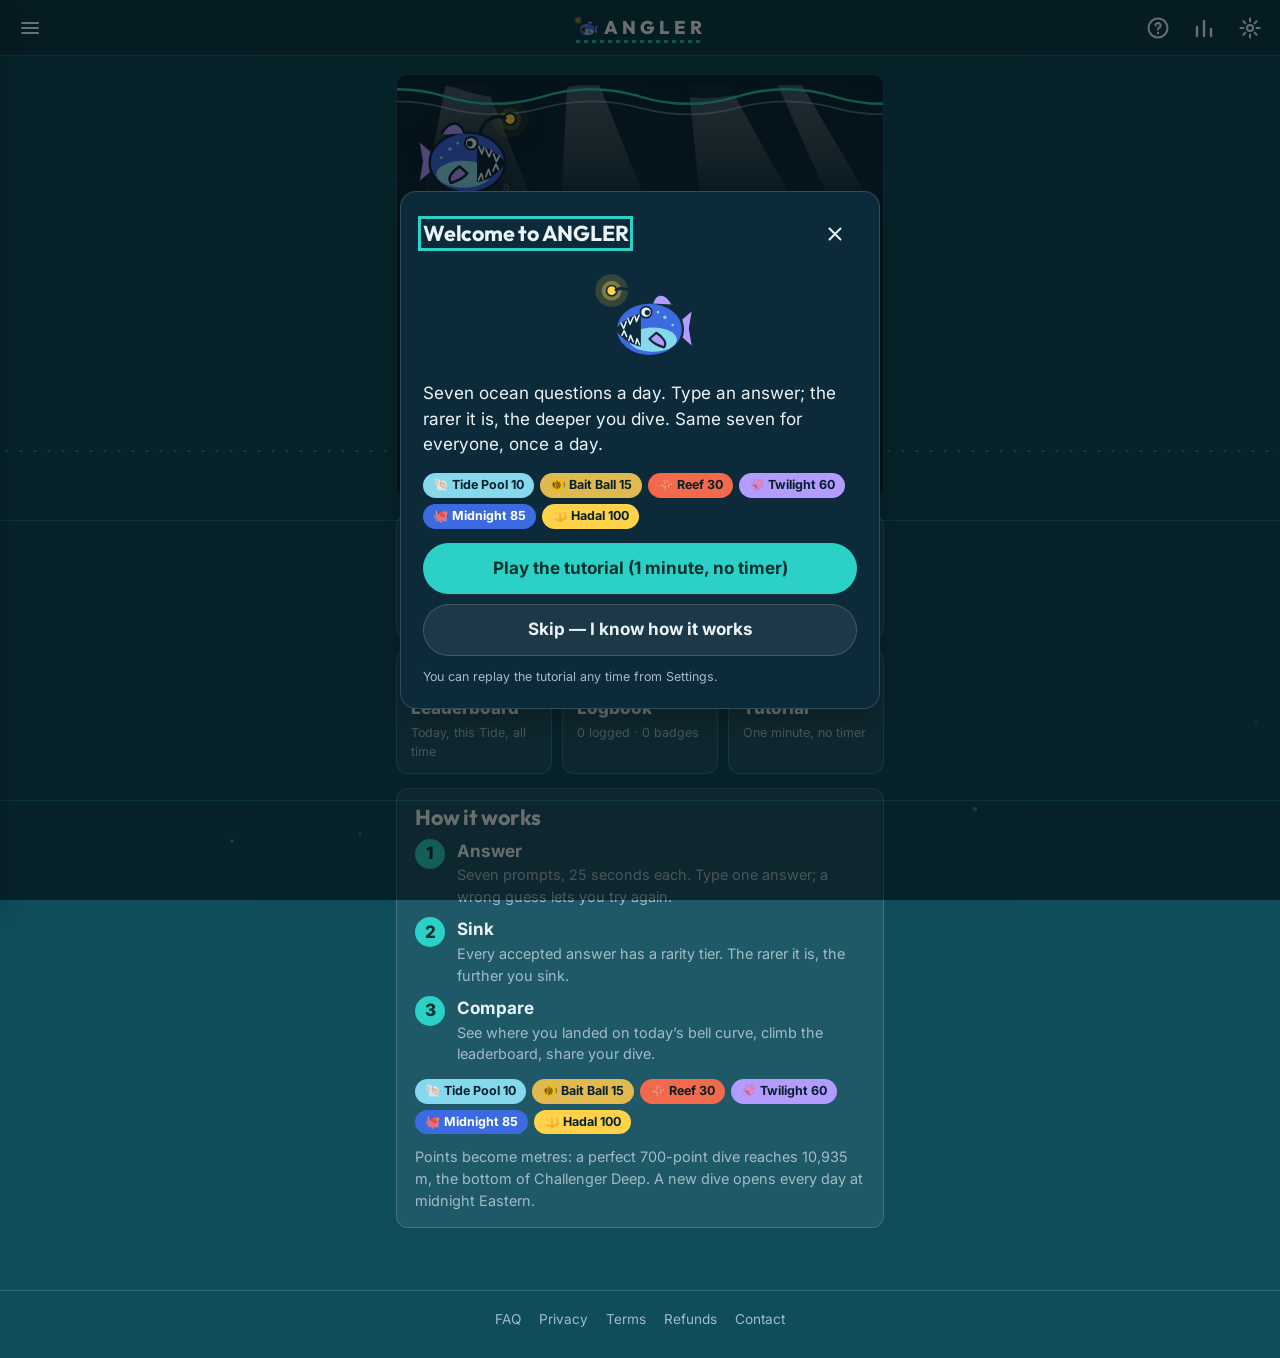
==== index.html @ d81d160d "feat: rename to ANGLER — brand constants in dive.js, anglerfish mascot with depth-lit lure (wordmark" ====
<!DOCTYPE html>
<html lang="en" data-theme="dark">
<head>
  <meta charset="utf-8">
  <meta name="viewport" content="width=device-width, initial-scale=1">
  <title>ANGLER — the daily ocean dive</title>
  <meta name="description" content="Seven ocean questions a day. The rarer your answer, the deeper you dive. A free daily trivia game about fish and the sea.">
  <meta property="og:title" content="ANGLER — the daily ocean dive">
  <meta property="og:description" content="Seven ocean questions a day. The rarer your answer, the deeper you dive.">
  <meta property="og:type" content="website">
  <meta property="og:image" content="icons/og.png">
  <meta name="twitter:card" content="summary">
  <meta name="theme-color" content="#0F4C5C">
  <meta name="color-scheme" content="dark light">
  <link rel="manifest" href="manifest.json">
  <link rel="icon" href="icons/favicon.svg" type="image/svg+xml">
  <link rel="apple-touch-icon" href="icons/icon-192.png">
  <link rel="stylesheet" href="styles.css">
</head>
<body>
  <a class="skip-link" href="#main">Skip to the game</a>
  <div id="bubbles" aria-hidden="true"></div>
  <div id="scene" aria-hidden="true"></div>

  <header class="topbar" role="banner">
    <button class="icon-btn" id="btn-menu" aria-label="Menu" aria-expanded="false" aria-controls="menu">
      <svg viewBox="0 0 24 24" width="24" height="24" aria-hidden="true"><path d="M4 7h16M4 12h16M4 17h16" stroke="currentColor" stroke-width="2" stroke-linecap="round"/></svg>
    </button>
    <a class="wordmark" href="#home" aria-label="ANGLER home"><span class="wordmark-fish" aria-hidden="true"></span>ANGLER</a>
    <div class="topbar-right">
      <button class="icon-btn" id="btn-help" aria-label="How to play">
        <svg viewBox="0 0 24 24" width="24" height="24" aria-hidden="true"><circle cx="12" cy="12" r="9.5" fill="none" stroke="currentColor" stroke-width="2"/><path d="M9.5 9.5a2.5 2.5 0 1 1 3.6 2.2c-.8.4-1.1.9-1.1 1.8" fill="none" stroke="currentColor" stroke-width="2" stroke-linecap="round"/><circle cx="12" cy="17" r="1.2" fill="currentColor"/></svg>
      </button>
      <button class="icon-btn" id="btn-stats" aria-label="My ANGLER statistics">
        <svg viewBox="0 0 24 24" width="24" height="24" aria-hidden="true"><path d="M5 20V11M12 20V5M19 20v-7" stroke="currentColor" stroke-width="2.4" stroke-linecap="round"/></svg>
      </button>
      <button class="icon-btn" id="btn-settings" aria-label="Settings">
        <svg viewBox="0 0 24 24" width="24" height="24" aria-hidden="true"><circle cx="12" cy="12" r="3" fill="none" stroke="currentColor" stroke-width="2"/><path d="M12 2.5v3M12 18.5v3M2.5 12h3M18.5 12h3M5.3 5.3l2.1 2.1M16.6 16.6l2.1 2.1M5.3 18.7l2.1-2.1M16.6 7.4l2.1-2.1" stroke="currentColor" stroke-width="2" stroke-linecap="round"/></svg>
      </button>
    </div>
  </header>

  <nav id="menu" class="drawer" hidden aria-label="Main menu">
    <a href="#daily">Daily Dive</a>
    <a href="#free">Free Dive</a>
    <a href="#archive">Archive</a>
    <a href="#packs">Themed Packs</a>
    <a href="#leaderboard">Leaderboard</a>
    <a href="#logbook">Logbook</a>
    <a href="#stats">My ANGLER</a>
    <a href="#tutorial">Tutorial</a>
    <a href="#faq">FAQ</a>
  </nav>
  <div id="scrim" class="scrim" hidden></div>

  <main id="main" class="column" tabindex="-1"></main>

  <footer class="site-footer">
    <a href="#faq">FAQ</a>
    <a href="privacy.html">Privacy</a>
    <a href="terms.html">Terms</a>
    <a href="refunds.html">Refunds</a>
    <a href="#faq" id="footer-contact">Contact</a>
  </footer>

  <div id="modal-root"></div>
  <div id="toast-root" class="toast-root" aria-live="polite" aria-atomic="true"></div>

  <script src="shared/dive.js"></script>
  <script src="storage.js"></script>
  <script src="boot.js"></script>
  <script src="charts.js"></script>
  <script src="online.js"></script>
  <script src="monetise.js"></script>
  <script src="achievements.js"></script>
  <script src="share.js"></script>
  <script src="pages.js"></script>
  <script src="game.js"></script>
  <script src="app.js"></script>
</body>
</html>
---- styles.css ----
/* ANGLER — styles. One column, Wordle-quiet; the page itself sinks darker as you dive.
   Type: Outfit (display) and Inter (text), both self-hosted from fonts/fonts.css. */
@import url("fonts/fonts.css");

:root {
  --col-max: 520px;
  --font: "Inter", "Segoe UI Variable Text", "Segoe UI", "Helvetica Neue", Helvetica, Arial, system-ui, sans-serif;
  --font-display: "Outfit", "Avenir Next", "Segoe UI", "Helvetica Neue", Helvetica, Arial, system-ui, sans-serif;
  --radius: 12px;
  --radius-sm: 8px;
  --shadow: 0 10px 30px rgba(0, 0, 0, .25);
  --topbar-h: 56px;

  --bg: #0F4C5C;                 /* shallow water; JS overrides --bg-depth as you sink */
  --surface: rgba(255, 255, 255, .07);
  --surface-strong: #0C2A3A;
  --ink: #EAF4F7;
  --muted: #A3BCC8;
  --line: rgba(255, 255, 255, .16);
  --accent: #2BD1C6;
  --accent-ink: #04302E;
  --danger: #FF7B6B;
  --gold: #FFD24A;

  --tier-tidepool: #86D9EC;
  --tier-baitball: #E2B94F;
  --tier-reef: #F26A4B;
  --tier-twilight: #B49BFF;
  --tier-midnight: #3C6AE0;
  --tier-hadal: #FFD24A;
  --tier-miss: #46535E;
  --tier-ink: #06202A;
  --tier-midnight-ink: #FFFFFF;
}

[data-theme="light"] {
  --bg: #D9EEF2;
  --surface: rgba(8, 40, 60, .06);
  --surface-strong: #FFFFFF;
  --ink: #0B2230;
  --muted: #4F6C7B;
  --line: rgba(8, 40, 60, .18);
  --accent: #0E8F88;
  --accent-ink: #FFFFFF;
  --shadow: 0 10px 30px rgba(10, 40, 60, .12);
  --tier-tidepool: #1F8FA8;
  --tier-baitball: #9C7A12;
  --tier-reef: #C8472B;
  --tier-twilight: #6A5ACD;
  --tier-midnight: #2550C4;
  --tier-hadal: #B88A00;
  --tier-miss: #8A98A3;
  --tier-ink: #FFFFFF;
  --tier-midnight-ink: #FFFFFF;
}

[data-contrast="true"] {
  --line: rgba(255, 255, 255, .45);
  --muted: #D4E2EA;
  --tier-tidepool: #FFFFFF;
  --tier-baitball: #FFE28A;
  --tier-reef: #FFA37A;
  --tier-twilight: #C9C9FF;
  --tier-midnight: #8FB5FF;
  --tier-hadal: #FFE066;
  --tier-miss: #6E7B86;
}
[data-contrast="true"][data-theme="light"] {
  --line: rgba(8, 40, 60, .5);
  --muted: #223845;
  --tier-tidepool: #1E6E82;
  --tier-baitball: #7A5B10;
  --tier-reef: #B23C1F;
  --tier-twilight: #3C3CB8;
  --tier-midnight: #163F9E;
  --tier-hadal: #8A6A00;
}

* { box-sizing: border-box; }
html { -webkit-text-size-adjust: 100%; }
body {
  margin: 0;
  font-family: var(--font);
  font-size: 17px;
  line-height: 1.5;
  color: var(--ink);
  background: var(--bg-depth, var(--bg));
  transition: background-color 1.4s ease;
  min-height: 100vh;
  min-height: 100dvh;
  display: flex;
  flex-direction: column;
}
a { color: inherit; }
button { font: inherit; color: inherit; }
h1, h2, h3 { margin: 0 0 .4em; line-height: 1.15; letter-spacing: -.01em; font-family: var(--font-display); font-weight: 700; }
h1 { font-size: 1.9rem; }
h2 { font-size: 1.35rem; }
h3 { font-size: 1.05rem; }
p { margin: 0 0 .9em; }
.muted { color: var(--muted); }
.small { font-size: .9rem; }
.tiny { font-size: .78rem; }
.center { text-align: center; }
.sr-only { position: absolute; width: 1px; height: 1px; overflow: hidden; clip: rect(0 0 0 0); white-space: nowrap; }

:focus-visible { outline: 3px solid var(--accent); outline-offset: 2px; }
.skip-link { position: absolute; left: -999px; top: 8px; background: var(--accent); color: var(--accent-ink); padding: 8px 12px; border-radius: var(--radius-sm); z-index: 50; }
.skip-link:focus { left: 8px; }

/* ---------------------------------------------------------------- top bar */
.topbar {
  position: sticky; top: 0; z-index: 20;
  height: var(--topbar-h);
  display: grid; grid-template-columns: 1fr auto 1fr; align-items: center;
  padding: 0 8px;
  border-bottom: 1px solid var(--line);
  background: var(--surface-strong);
  background: color-mix(in srgb, var(--bg-depth, var(--bg)) 82%, black);
  backdrop-filter: blur(6px);
}
[data-theme="light"] .topbar { background: color-mix(in srgb, var(--bg-depth, var(--bg)) 80%, white); }
.topbar-right { display: flex; justify-content: flex-end; gap: 2px; }
.wordmark {
  font-family: var(--font-display); font-weight: 800; letter-spacing: .22em; text-decoration: none; font-size: 1.15rem;
  padding: 6px 10px 6px 8px; position: relative; display: inline-flex; align-items: center; gap: 6px;
}
.wordmark-fish { display: inline-flex; width: 26px; height: 26px; }
.wordmark-fish svg { width: 26px; height: 26px; display: block; }
.wordmark::after {
  content: ""; position: absolute; left: 12px; right: 14px; bottom: 4px; height: 3px;
  background: radial-gradient(circle at 25% 50%, var(--accent) 0 40%, transparent 41%) 0 0 / 8px 3px repeat-x;
  opacity: .9;
}
.icon-btn {
  width: 44px; height: 44px; border: 0; background: transparent; border-radius: 50%;
  display: inline-flex; align-items: center; justify-content: center; cursor: pointer;
}
.icon-btn:hover { background: var(--surface); }

/* ---------------------------------------------------------------- drawer */
.drawer {
  position: fixed; top: 0; left: 0; bottom: 0; width: min(300px, 84vw); z-index: 40;
  background: var(--surface-strong); border-right: 1px solid var(--line); box-shadow: var(--shadow);
  padding: calc(var(--topbar-h) + 8px) 12px 16px; display: flex; flex-direction: column; gap: 2px;
  transform: translateX(-102%); transition: transform .25s ease;
}
.drawer:not([hidden]) { transform: translateX(0); }
.drawer a { text-decoration: none; padding: 12px 14px; border-radius: var(--radius-sm); font-weight: 600; }
.drawer a:hover, .drawer a.active { background: var(--surface); }
.scrim { position: fixed; inset: 0; background: rgba(0, 0, 0, .45); z-index: 30; }

/* ---------------------------------------------------------------- layout */
.column { width: 100%; max-width: var(--col-max); margin: 0 auto; padding: 18px 16px 48px; flex: 1; }
.site-footer {
  display: flex; flex-wrap: wrap; gap: 6px 18px; justify-content: center;
  padding: 18px 16px 28px; font-size: .85rem; color: var(--muted); border-top: 1px solid var(--line);
}
.site-footer a { text-decoration: none; }
.site-footer a:hover { text-decoration: underline; }

.card {
  background: var(--surface); border: 1px solid var(--line); border-radius: var(--radius);
  padding: 16px 18px; margin: 0 0 14px;
}
.card.strong { background: var(--surface-strong); }
.card h2, .card h3 { margin-top: 0; }
.row { display: flex; align-items: center; gap: 10px; flex-wrap: wrap; }
.row.between { justify-content: space-between; }
.stack { display: flex; flex-direction: column; gap: 10px; }

.btn {
  display: inline-flex; align-items: center; justify-content: center; gap: 8px;
  padding: 12px 20px; border-radius: 999px; border: 1px solid var(--line);
  background: var(--surface); cursor: pointer; font-weight: 700; text-decoration: none; min-height: 46px;
}
.btn:hover { filter: brightness(1.1); }
.btn-primary { background: var(--accent); color: var(--accent-ink); border-color: transparent; }
.btn-ghost { background: transparent; }
.btn-block { width: 100%; }
.btn-sm { padding: 7px 14px; min-height: 36px; font-size: .9rem; }
.btn[disabled] { opacity: .5; cursor: not-allowed; }
.link-btn { background: none; border: 0; padding: 0; color: var(--muted); text-decoration: underline; cursor: pointer; font-size: .85rem; }

.input {
  width: 100%; font-size: 1.15rem; padding: 14px 16px; border-radius: var(--radius);
  border: 2px solid var(--line); background: var(--surface-strong); color: var(--ink);
}
.input:focus { border-color: var(--accent); outline: none; }

.list { list-style: none; margin: 0; padding: 0; }
.list li { display: flex; align-items: center; gap: 12px; padding: 12px 4px; border-top: 1px solid var(--line); }
.list li:first-child { border-top: 0; }
.list .grow { flex: 1; min-width: 0; }
.list a { text-decoration: none; }
.lock { color: var(--muted); font-size: .8rem; }
.lb-rank { width: 32px; text-align: right; font-weight: 800; flex: none; }
.lb-who { display: flex; flex-direction: column; gap: 3px; min-width: 0; }
.lb-name { white-space: nowrap; overflow: hidden; text-overflow: ellipsis; }
.lb-val { text-align: right; white-space: nowrap; flex: none; }
.lb-me { background: var(--surface); border-radius: var(--radius-sm); padding-left: 8px !important; padding-right: 8px !important; }

.tabs { display: flex; flex-wrap: wrap; gap: 4px; border-bottom: 1px solid var(--line); margin-bottom: 14px; }
.tabs button {
  background: none; border: 0; border-bottom: 3px solid transparent; padding: 10px 12px; cursor: pointer;
  font-weight: 600; color: var(--muted); white-space: nowrap;
}
.tabs button[aria-selected="true"] { color: var(--ink); border-bottom-color: var(--accent); }

.badge { display: inline-block; font-size: .72rem; font-weight: 700; padding: 2px 8px; border-radius: 999px; background: var(--surface); border: 1px solid var(--line); letter-spacing: .02em; }
.badge.demo { background: var(--gold); color: #3A2A00; border-color: transparent; }
.badge.league { background: var(--surface-strong); }

/* ---------------------------------------------------------------- tiers */
.tier { --c: var(--tier-miss); display: inline-flex; align-items: center; gap: 6px; font-weight: 700; color: var(--c); }
.tier-tidepool { --c: var(--tier-tidepool); }
.tier-baitball { --c: var(--tier-baitball); }
.tier-reef { --c: var(--tier-reef); }
.tier-twilight { --c: var(--tier-twilight); }
.tier-midnight { --c: var(--tier-midnight); }
.tier-hadal { --c: var(--tier-hadal); }
.chip { --c: var(--tier-miss); display: inline-flex; align-items: center; gap: 6px; padding: 3px 10px; border-radius: 999px; background: var(--c); color: var(--tier-ink); font-weight: 700; font-size: .85rem; white-space: nowrap; }
.chip.chip-miss { color: var(--ink); }
.chip.tier-midnight, .tile.tier-midnight { color: var(--tier-midnight-ink); }

/* ---------------------------------------------------------------- dive screen */
.dive { display: grid; grid-template-columns: 92px 1fr; gap: 10px 12px; align-items: start; position: relative; z-index: 1; }
@media (min-width: 560px) { .dive { grid-template-columns: 150px 1fr; } }
.gauge { width: 100%; height: 400px; overflow: visible; }
.gauge text { font-family: var(--font); fill: var(--muted); font-size: 10.5px; }
.gauge.compact { overflow: visible; }
.gauge.compact .lm-label { font-size: 8.5px; }
.gauge.compact .depth-num { font-size: 11px; }
.copy-box { width: 100%; min-height: 90px; font: inherit; padding: 10px; border-radius: 8px; border: 1px solid var(--line); background: var(--surface); color: var(--ink); }
.gauge .lm-passed { fill: var(--ink); }
.gauge .marker { fill: var(--accent); stroke: var(--surface-strong); stroke-width: 2; transition: cy 1.1s cubic-bezier(.3, .7, .3, 1); }
.gauge .fill { fill: var(--accent); opacity: .22; transition: height 1.1s cubic-bezier(.3, .7, .3, 1); }
.gauge .rail { stroke: var(--line); stroke-width: 6; stroke-linecap: round; }
.gauge .depth-num { fill: var(--ink); font-weight: 800; font-size: 13px; }
.gauge .zone-band { opacity: .14; }

.dive-head { display: flex; align-items: center; justify-content: space-between; gap: 10px; margin-bottom: 10px; }
.timer { position: relative; width: 48px; height: 48px; }
.timer svg { width: 48px; height: 48px; transform: rotate(-90deg); }
.timer .track { stroke: var(--line); fill: none; stroke-width: 4; }
.timer .arc { stroke: var(--accent); fill: none; stroke-width: 4; stroke-linecap: round; transition: stroke-dashoffset .12s linear, stroke .3s; }
.timer.low .arc { stroke: var(--danger); }
.timer .num { position: absolute; inset: 0; display: flex; align-items: center; justify-content: center; font-weight: 800; font-size: .9rem; }
.prompt-text { font-size: 1.45rem; font-weight: 700; line-height: 1.25; margin: 6px 0 16px; letter-spacing: -.01em; }
.answer-form { display: flex; gap: 8px; }
.answer-form .input { flex: 1; min-width: 0; }
.shake { animation: shake .45s ease; }
.input.reject { border-color: var(--danger); box-shadow: 0 0 0 3px rgba(255, 123, 107, .25); animation: shake .45s ease, flash .65s ease; }
@keyframes flash { 0% { background: rgba(255, 123, 107, .35); } 100% { background: var(--surface-strong); } }
.suggest { display: flex; flex-wrap: wrap; align-items: center; gap: 8px; min-height: 0; margin: 0 0 8px; }
.suggest:empty { display: none; }
.chip-btn {
  border: 1px solid var(--accent); background: var(--surface); color: var(--ink); border-radius: 999px;
  padding: 7px 14px; font-weight: 700; cursor: pointer; animation: rise .2s ease;
}
.chip-btn:hover { background: var(--accent); color: var(--accent-ink); }
.reject-msg { min-height: 0; font-size: .92rem; color: var(--danger); margin: 8px 0 0; }
.reject-msg:empty { display: none; }
.help-row { display: flex; align-items: center; gap: 8px; margin: 10px 0 0; flex-wrap: wrap; }
.help-row .grow { flex: 1; min-width: 0; text-align: right; }
.hint-text { margin: 8px 0 0; font-size: .95rem; }
.hint-text:empty { display: none; }
.hint-text .shape { font-family: ui-monospace, "SF Mono", Menlo, Consolas, monospace; letter-spacing: .05em; font-weight: 700; color: var(--gold); word-break: break-word; }
.coach { background: var(--surface); border: 1px dashed var(--line); border-radius: var(--radius-sm); padding: 10px 12px; font-size: .92rem; }
.landmark-pass {
  position: fixed; left: 50%; top: calc(22vh + var(--stack, 0) * 46px); z-index: 15; transform: translate(-50%, 0); white-space: nowrap;
  padding: 6px 14px; border-radius: 999px; background: var(--surface-strong); border: 1px solid var(--accent); box-shadow: var(--shadow);
  font-size: .8rem; font-weight: 700; letter-spacing: .06em; color: var(--accent); text-transform: uppercase;
  animation: passBy 1.8s ease forwards; pointer-events: none;
}
@keyframes passBy { 0% { opacity: 0; transform: translate(-50%, 26px); } 15% { opacity: 1; } 75% { opacity: 1; } 100% { opacity: 0; transform: translate(-50%, -30px); } }
.art { border-radius: 14px; background: rgba(255, 255, 255, .08); flex: none; }
.tile .art { display: block; margin: 12px auto 0; width: 112px; height: 112px; animation: rise .5s ease; }
.tile.hadal { box-shadow: 0 0 0 3px var(--tier-hadal), 0 14px 40px rgba(255, 210, 74, .35); }
.art-wrap { margin: 10px 0 0; }
.hadal-answer { display: flex; align-items: center; gap: 8px; }
.hadal-answer .art { width: 36px; height: 36px; border-radius: 8px; }
.gauge-wrap { position: sticky; top: calc(var(--topbar-h) + 8px); }
@keyframes shake { 10%, 90% { transform: translateX(-2px); } 20%, 80% { transform: translateX(4px); } 30%, 50%, 70% { transform: translateX(-6px); } 40%, 60% { transform: translateX(6px); } }

.tile {
  --c: var(--tier-miss);
  margin-top: 14px; padding: 14px 16px; border-radius: var(--radius); background: var(--c); color: var(--tier-ink);
  transform-origin: 50% 0; animation: flipIn .55s cubic-bezier(.2, .8, .2, 1);
}
.tile.tile-miss { color: var(--ink); }
.tile .tile-top { display: flex; justify-content: space-between; align-items: baseline; gap: 10px; }
.tile .tile-name { font-family: var(--font-display); font-weight: 800; font-size: 1.1rem; }
.tile .tile-meters { font-weight: 800; white-space: nowrap; }
.tile .tile-sub { font-size: .9rem; opacity: .9; }
@keyframes flipIn { from { transform: rotateX(-90deg); opacity: 0; } 60% { transform: rotateX(12deg); opacity: 1; } to { transform: rotateX(0); } }
.fact { margin: 12px 0 0; padding: 12px 14px; border-left: 3px solid var(--accent); background: var(--surface); border-radius: 0 var(--radius-sm) var(--radius-sm) 0; font-size: .95rem; }
.next-row { display: flex; justify-content: flex-end; align-items: center; gap: 12px; margin-top: 14px; }
.progress-dots { display: flex; gap: 6px; }
.progress-dots span { --c: var(--line); width: 12px; height: 12px; border-radius: 50%; background: var(--c); border: 1px solid var(--line); }
.progress-dots span.cur { outline: 2px solid var(--accent); outline-offset: 1px; }

/* ---------------------------------------------------------------- home */
.hero { position: relative; overflow: hidden; padding: 0; }
.hero-art { height: 150px; overflow: hidden; }
.hero-art > svg:not(.mascot) { display: block; width: 100%; height: 100%; }
.hero-body { padding: 14px 22px 22px; text-align: center; }
.hero-kicker { font-size: .8rem; color: var(--muted); letter-spacing: .04em; }
.hero-title { font-size: 2.9rem; font-weight: 800; letter-spacing: .26em; margin: 4px 0 2px; text-indent: .26em; }
.hero-art .hero-mascot { position: absolute; left: 4%; top: 14px; width: 124px; height: 124px; pointer-events: none; filter: drop-shadow(0 6px 14px rgba(0,0,0,.35)); animation: bob 5s ease-in-out infinite; }
@keyframes bob { 0%, 100% { transform: translateY(0); } 50% { transform: translateY(-7px); } }
@media (prefers-reduced-motion: reduce) { .hero-mascot { animation: none; } }
.empty { text-align: center; padding: 20px 12px; }
.empty .mascot { width: 96px; height: 96px; display: block; margin: 0 auto 8px; }
.empty b { display: block; font-family: var(--font-display); font-size: 1.1rem; margin-bottom: 4px; }
.hero-tag { font-size: 1.05rem; margin: 0 auto 16px; max-width: 34ch; }
.hero-cta { display: flex; justify-content: center; gap: 10px; flex-wrap: wrap; }
.btn-big { padding: 16px 28px; font-size: 1.1rem; min-height: 54px; }
.hero-sub { margin: 12px 0 0; font-size: .88rem; color: var(--muted); }
.hero-streak { margin: 10px 0 0; font-weight: 700; }
.hero-result { margin: 0 0 14px; }
.hero-result .grid-emoji { margin-top: 6px; }
.tile-grid { display: grid; grid-template-columns: repeat(2, 1fr); gap: 10px; margin: 0 0 14px; }
@media (min-width: 560px) { .tile-grid { grid-template-columns: repeat(3, 1fr); } }
.tile-link {
  display: flex; flex-direction: column; gap: 2px; padding: 14px 14px 12px; text-decoration: none;
  background: var(--surface); border: 1px solid var(--line); border-radius: var(--radius); min-height: 96px;
  transition: transform .15s ease, border-color .15s ease;
}
.tile-link:hover { transform: translateY(-2px); border-color: var(--accent); }
.tl-icon { font-size: 1.5rem; line-height: 1; margin-bottom: 6px; }
.tl-name { font-weight: 800; }
.tl-sub { font-size: .78rem; color: var(--muted); }
.how-steps { list-style: none; margin: 0 0 14px; padding: 0; display: grid; gap: 10px; }
.how-steps li { display: flex; gap: 12px; align-items: flex-start; }
.how-n { flex: none; width: 30px; height: 30px; border-radius: 50%; background: var(--accent); color: var(--accent-ink); font-weight: 800; display: inline-flex; align-items: center; justify-content: center; }
.tier-legend { display: flex; flex-wrap: wrap; gap: 6px; }
.tier-legend .chip { font-size: .78rem; }

/* ---------------------------------------------------------------- badges */
.badge-wall { display: grid; grid-template-columns: repeat(2, 1fr); gap: 8px; margin-top: 10px; }
@media (min-width: 560px) { .badge-wall { grid-template-columns: repeat(3, 1fr); } }
.badge-wall.compact { grid-template-columns: repeat(2, 1fr); }
.badge-item { display: flex; gap: 10px; align-items: center; padding: 10px; border: 1px solid var(--line); border-radius: var(--radius-sm); background: var(--surface); opacity: .55; }
.badge-item.on { opacity: 1; border-color: var(--gold); background: color-mix(in srgb, var(--gold) 12%, var(--surface)); }
.badge-emoji { font-size: 1.5rem; line-height: 1; flex: none; }
.badge-text { min-width: 0; font-size: .9rem; line-height: 1.25; }
.badge-text b { display: block; }
.badge-row { display: grid; gap: 8px; }
.badge-row .badge-item { opacity: 1; }
.badge-card { border-color: var(--gold); }

/* ---------------------------------------------------------------- share card & "what others answered" */
.share-card { display: block; width: 100%; height: auto; max-width: 360px; margin: 0 auto; border-radius: 12px; box-shadow: var(--shadow); }
.others { list-style: none; margin: 0; padding: 0; }
.others li { padding: 10px 0; border-top: 1px solid var(--line); }
.others li:first-child { border-top: 0; }

/* ---------------------------------------------------------------- result */
.result-depth { font-family: var(--font-display); font-size: 3.2rem; font-weight: 800; letter-spacing: -.03em; line-height: 1; margin: 6px 0 2px; }
.result-depth small { font-size: 1.1rem; font-weight: 600; letter-spacing: 0; margin-left: 4px; color: var(--muted); }
.grid-emoji { font-size: 1.6rem; letter-spacing: .08em; }
.result-list { list-style: none; margin: 0; padding: 0; }
.result-list li { padding: 12px 0; border-top: 1px solid var(--line); }
.result-list .q { font-weight: 700; }
.result-list .a { display: flex; justify-content: space-between; align-items: center; gap: 10px; margin-top: 4px; }
.result-list .hadal-answer { font-size: .9rem; margin-top: 4px; }
details { margin-top: 8px; }
summary { cursor: pointer; font-weight: 600; color: var(--muted); }
.answer-groups { columns: 2; column-gap: 20px; font-size: .9rem; margin-top: 8px; }
.answer-groups div { break-inside: avoid; margin-bottom: 6px; }
.compare-grid { font-size: 1.4rem; letter-spacing: .08em; }
.compare-grid div { display: flex; align-items: center; gap: 10px; }
.compare-grid .who { font-size: .85rem; width: 72px; letter-spacing: 0; color: var(--muted); }

/* ---------------------------------------------------------------- charts */
.curve { width: 100%; height: auto; }
.curve .area { fill: var(--accent); opacity: .35; }
.curve .line { fill: none; stroke: var(--accent); stroke-width: 2; }
.curve .zone { opacity: .12; }
.curve .you { stroke: var(--gold); stroke-width: 2.5; }
.curve text { font-family: var(--font); fill: var(--muted); font-size: 11px; }
.curve .you-label { fill: var(--gold); font-weight: 800; font-size: 12px; }
.dist { display: grid; grid-template-columns: 110px 1fr 40px; gap: 6px 10px; align-items: center; font-size: .9rem; }
.dist .bar { height: 20px; background: var(--line); border-radius: 4px; overflow: hidden; }
.dist .bar i { display: block; height: 100%; background: var(--muted); }
.dist .bar.hot i { background: var(--accent); }
.stat-grid { display: grid; grid-template-columns: repeat(4, 1fr); gap: 8px; text-align: center; margin: 8px 0 16px; }
@media (max-width: 420px) { .stat-grid { grid-template-columns: repeat(2, 1fr); } }
.stat-grid b { display: block; font-size: 1.6rem; line-height: 1.1; }
.stat-grid span { font-size: .75rem; color: var(--muted); }

/* ---------------------------------------------------------------- modals & toasts */
.modal-wrap { position: fixed; inset: 0; z-index: 60; display: flex; align-items: center; justify-content: center; padding: 16px; background: rgba(0, 0, 0, .55); }
.modal {
  width: 100%; max-width: 480px; max-height: calc(100vh - 32px); overflow: auto;
  background: var(--surface-strong); color: var(--ink); border-radius: 16px; border: 1px solid var(--line); box-shadow: var(--shadow);
  padding: 20px 22px 22px; animation: rise .22s ease;
}
@keyframes rise { from { transform: translateY(14px); opacity: 0; } to { transform: none; opacity: 1; } }
.modal-head { display: flex; justify-content: space-between; align-items: center; margin-bottom: 8px; }
.modal-head h2 { margin: 0; }
.toast-root { position: fixed; bottom: 28px; left: 0; right: 0; display: flex; flex-direction: column; align-items: center; gap: 8px; z-index: 70; pointer-events: none; }
.toast { background: var(--ink); color: var(--bg); padding: 10px 16px; border-radius: 8px; font-weight: 700; animation: rise .2s ease; }
[data-theme="light"] .toast { background: #0B2230; color: #fff; }

.tier-table { width: 100%; border-collapse: collapse; font-size: .95rem; }
.tier-table td { padding: 6px 4px; border-top: 1px solid var(--line); }
.tier-table td:last-child { text-align: right; font-weight: 700; }

.switch { display: flex; justify-content: space-between; align-items: center; padding: 12px 0; border-top: 1px solid var(--line); gap: 12px; }
.switch:first-of-type { border-top: 0; }
select, .switch input[type="text"] { font: inherit; padding: 6px 10px; border-radius: 8px; border: 1px solid var(--line); background: var(--surface-strong); color: var(--ink); }
select option { background: var(--surface-strong); color: var(--ink); }
.toggle { position: relative; width: 48px; height: 28px; border-radius: 999px; background: var(--line); border: 0; cursor: pointer; flex: none; }
.toggle::after { content: ""; position: absolute; top: 3px; left: 3px; width: 22px; height: 22px; border-radius: 50%; background: var(--ink); transition: transform .2s; }
.toggle[aria-checked="true"] { background: var(--accent); }
.toggle[aria-checked="true"]::after { transform: translateX(20px); background: var(--accent-ink); }

/* ---------------------------------------------------------------- monetisation bits */
.ad-slot { min-height: 100px; border: 1px dashed var(--line); border-radius: var(--radius); display: flex; align-items: center; justify-content: center; color: var(--muted); font-size: .8rem; margin: 14px 0; }
.go-deeper { border-color: var(--gold); }
.consent { position: fixed; left: 12px; right: 12px; bottom: 12px; z-index: 55; background: var(--surface-strong); border: 1px solid var(--line); border-radius: var(--radius); padding: 14px 16px; box-shadow: var(--shadow); max-width: 520px; margin: 0 auto; }
.price { font-weight: 800; }
.product { display: flex; justify-content: space-between; align-items: center; gap: 12px; padding: 12px 0; border-top: 1px solid var(--line); }
.product:first-child { border-top: 0; }

/* ---------------------------------------------------------------- the scene (a tall water column that scrolls as you sink) */
#scene { position: fixed; inset: 0; z-index: 0; pointer-events: none; overflow: hidden; color: var(--ink); }
#scene.twitch { animation: twitch .5s ease; }
@keyframes twitch { 20% { transform: translateX(-7px); } 40% { transform: translateX(6px); } 60% { transform: translateX(-4px); } 80% { transform: translateX(3px); } }
.scene-col { position: absolute; left: 0; right: 0; top: 50vh; top: 50dvh; will-change: transform; }
.scene-col::before {    /* the surface */
  content: ""; position: absolute; left: 0; right: 0; top: -6px; height: 12px; opacity: .55;
  background: radial-gradient(circle at 50% 100%, var(--accent) 0 1.5px, transparent 2px) 0 0 / 14px 8px repeat-x;
}
.scene-tick { position: absolute; left: 0; right: 0; height: 0; border-top: 1px dashed currentColor; opacity: .12; font-size: .72rem; padding: 4px 0 0 12px; }
.scene-tick.major { border-top-style: solid; opacity: .22; }
.scene-landmark { position: absolute; left: 0; right: 0; border-top: 1px solid var(--accent); opacity: .3; }
.scene-landmark span { position: absolute; right: 12px; top: 4px; font-size: .7rem; font-weight: 700; color: var(--accent); letter-spacing: .04em; }
body:not(.diving) .scene-landmark span, body:not(.diving) .scene-tick { display: none; }   /* labels only while diving; lines stay as ambience */
.scene-mote { position: absolute; width: 4px; height: 4px; border-radius: 50%; background: currentColor; }
[data-theme="light"] .scene-tick { opacity: .22; }
[data-theme="light"] .scene-tick.major { opacity: .35; }

/* ---------------------------------------------------------------- bubbles */
#bubbles { position: fixed; inset: 0; pointer-events: none; z-index: 0; overflow: hidden; }
#bubbles span {
  position: absolute; bottom: -40px; width: 10px; height: 10px; border-radius: 50%;
  border: 1px solid rgba(255, 255, 255, .35); background: rgba(255, 255, 255, .06);
  animation: bubble linear infinite;
}
@keyframes bubble { from { transform: translateY(0) translateX(0); opacity: 0; } 10% { opacity: .8; } to { transform: translateY(-110vh) translateX(18px); opacity: 0; } }
@media (prefers-reduced-motion: reduce) {
  *, *::before, *::after { animation-duration: .001s !important; transition-duration: .001s !important; }
  #bubbles { display: none; }
  .landmark-pass { animation: fadeOnly 1.8s ease forwards; }
  @keyframes fadeOnly { 0% { opacity: 0; } 15% { opacity: 1; } 75% { opacity: 1; } 100% { opacity: 0; } }
}
.column, .site-footer { position: relative; z-index: 1; }
.topbar { z-index: 20; }
.scrim { z-index: 30; }
.drawer { z-index: 40; }
.consent { z-index: 55; }
.modal-wrap { z-index: 60; }
.modal-wrap.confirm { z-index: 65; }
.toast-root { z-index: 70; }

/* ---------------------------------------------------------------- legal pages */
.prose { max-width: 60ch; }
.prose h1 { margin-top: 12px; }
.prose h2 { margin-top: 1.6em; }
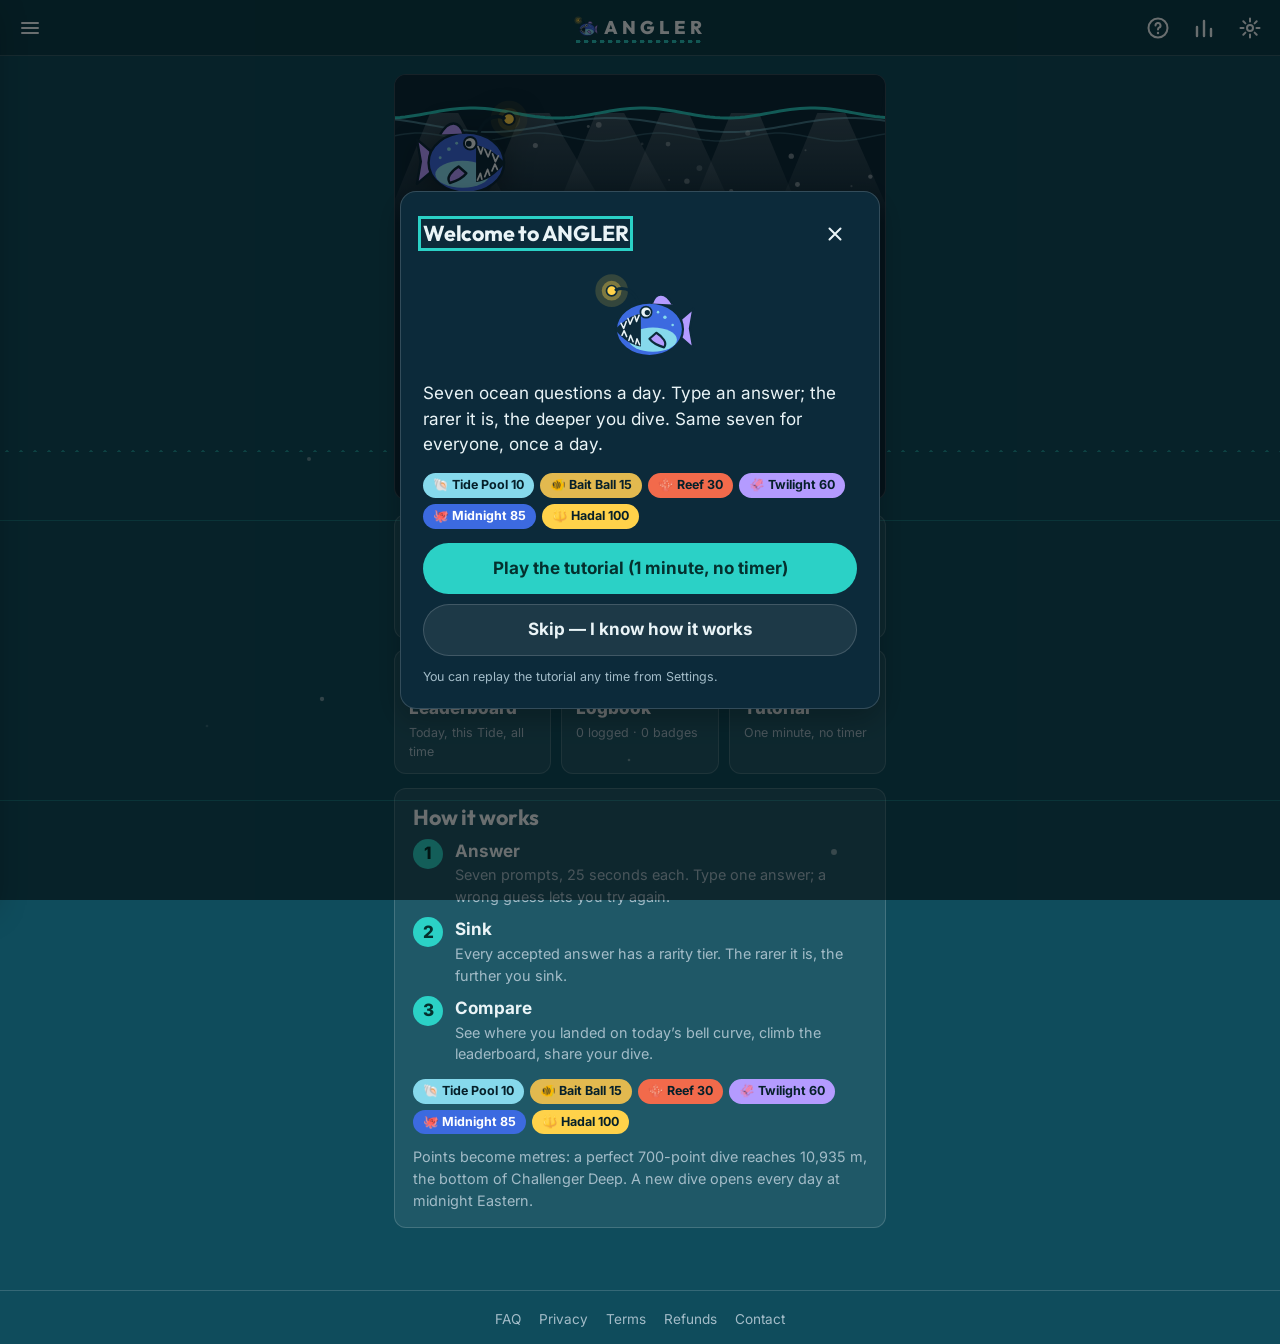
==== commit e2ecbe51: "data: content wave 2 — 211 prompts (87 new), 10,247 answers, 4,748 entities, 191 Hadal entities all " ====
--- a/index.html
+++ b/index.html
@@ -2,13 +2,13 @@
 <html lang="en" data-theme="dark">
 <head>
   <meta charset="utf-8">
-  <meta name="viewport" content="width=device-width, initial-scale=1">
+  <meta name="viewport" content="width=device-width, initial-scale=1, viewport-fit=cover">
   <title>ANGLER — the daily ocean dive</title>
   <meta name="description" content="Seven ocean questions a day. The rarer your answer, the deeper you dive. A free daily trivia game about fish and the sea.">
   <meta property="og:title" content="ANGLER — the daily ocean dive">
   <meta property="og:description" content="Seven ocean questions a day. The rarer your answer, the deeper you dive.">
   <meta property="og:type" content="website">
-  <meta property="og:image" content="icons/og.png">
+  <meta property="og:image" content="icons/og/2026-11-09.png">
   <meta name="twitter:card" content="summary">
   <meta name="theme-color" content="#0F4C5C">
   <meta name="color-scheme" content="dark light">
@@ -70,6 +70,7 @@
   <script src="storage.js"></script>
   <script src="boot.js"></script>
   <script src="charts.js"></script>
+  <script src="surface.js"></script>
   <script src="online.js"></script>
   <script src="monetise.js"></script>
   <script src="achievements.js"></script>
--- a/styles.css
+++ b/styles.css
@@ -31,6 +31,15 @@
   --tier-miss: #46535E;
   --tier-ink: #06202A;
   --tier-midnight-ink: #FFFFFF;
+  /* the same tiers as TEXT on the page background (chips keep the fills above): every pair ≥ 4.5:1 */
+  --tier-tidepool-text: #86D9EC;
+  --tier-baitball-text: #E2B94F;
+  --tier-reef-text: #FF9C85;
+  --tier-twilight-text: #C7B6FF;
+  --tier-midnight-text: #9DB5FF;
+  --tier-hadal-text: #FFD24A;
+  --tier-miss-text: #A3BCC8;
+  --danger-text: #FF9B8E;
 }
 
 [data-theme="light"] {
@@ -40,18 +49,29 @@
   --ink: #0B2230;
   --muted: #4F6C7B;
   --line: rgba(8, 40, 60, .18);
-  --accent: #0E8F88;
+  --accent: #0B6E69;
   --accent-ink: #FFFFFF;
+  --danger: #B3261E;
+  --danger-text: #B3261E;
+  --gold: #7A5A00;
+  --gold-ink: #FFFFFF;
   --shadow: 0 10px 30px rgba(10, 40, 60, .12);
-  --tier-tidepool: #1F8FA8;
-  --tier-baitball: #9C7A12;
-  --tier-reef: #C8472B;
-  --tier-twilight: #6A5ACD;
+  --tier-tidepool: #15718A;
+  --tier-baitball: #7D6210;
+  --tier-reef: #B23E24;
+  --tier-twilight: #5E4FBF;
   --tier-midnight: #2550C4;
-  --tier-hadal: #B88A00;
-  --tier-miss: #8A98A3;
+  --tier-hadal: #7A5C00;
+  --tier-miss: #56656F;
   --tier-ink: #FFFFFF;
   --tier-midnight-ink: #FFFFFF;
+  --tier-tidepool-text: #15718A;
+  --tier-baitball-text: #7D6210;
+  --tier-reef-text: #B23E24;
+  --tier-twilight-text: #5E4FBF;
+  --tier-midnight-text: #2550C4;
+  --tier-hadal-text: #7A5C00;
+  --tier-miss-text: #56656F;
 }
 
 [data-contrast="true"] {
@@ -208,17 +228,17 @@
 .tabs button[aria-selected="true"] { color: var(--ink); border-bottom-color: var(--accent); }
 
 .badge { display: inline-block; font-size: .72rem; font-weight: 700; padding: 2px 8px; border-radius: 999px; background: var(--surface); border: 1px solid var(--line); letter-spacing: .02em; }
-.badge.demo { background: var(--gold); color: #3A2A00; border-color: transparent; }
+.badge.demo { background: var(--gold); color: var(--gold-ink, #3A2A00); border-color: transparent; }
 .badge.league { background: var(--surface-strong); }
 
 /* ---------------------------------------------------------------- tiers */
-.tier { --c: var(--tier-miss); display: inline-flex; align-items: center; gap: 6px; font-weight: 700; color: var(--c); }
-.tier-tidepool { --c: var(--tier-tidepool); }
-.tier-baitball { --c: var(--tier-baitball); }
-.tier-reef { --c: var(--tier-reef); }
-.tier-twilight { --c: var(--tier-twilight); }
-.tier-midnight { --c: var(--tier-midnight); }
-.tier-hadal { --c: var(--tier-hadal); }
+.tier { --c: var(--tier-miss); --ct: var(--tier-miss-text); display: inline-flex; align-items: center; gap: 6px; font-weight: 700; color: var(--ct); }
+.tier-tidepool { --c: var(--tier-tidepool); --ct: var(--tier-tidepool-text); }
+.tier-baitball { --c: var(--tier-baitball); --ct: var(--tier-baitball-text); }
+.tier-reef { --c: var(--tier-reef); --ct: var(--tier-reef-text); }
+.tier-twilight { --c: var(--tier-twilight); --ct: var(--tier-twilight-text); }
+.tier-midnight { --c: var(--tier-midnight); --ct: var(--tier-midnight-text); }
+.tier-hadal { --c: var(--tier-hadal); --ct: var(--tier-hadal-text); }
 .chip { --c: var(--tier-miss); display: inline-flex; align-items: center; gap: 6px; padding: 3px 10px; border-radius: 999px; background: var(--c); color: var(--tier-ink); font-weight: 700; font-size: .85rem; white-space: nowrap; }
 .chip.chip-miss { color: var(--ink); }
 .chip.tier-midnight, .tile.tier-midnight { color: var(--tier-midnight-ink); }
@@ -259,7 +279,7 @@
   padding: 7px 14px; font-weight: 700; cursor: pointer; animation: rise .2s ease;
 }
 .chip-btn:hover { background: var(--accent); color: var(--accent-ink); }
-.reject-msg { min-height: 0; font-size: .92rem; color: var(--danger); margin: 8px 0 0; }
+.reject-msg { min-height: 0; font-size: .92rem; color: var(--danger-text, var(--danger)); margin: 8px 0 0; }
 .reject-msg:empty { display: none; }
 .help-row { display: flex; align-items: center; gap: 8px; margin: 10px 0 0; flex-wrap: wrap; }
 .help-row .grow { flex: 1; min-width: 0; text-align: right; }
@@ -425,6 +445,31 @@
 .product { display: flex; justify-content: space-between; align-items: center; gap: 12px; padding: 12px 0; border-top: 1px solid var(--line); }
 .product:first-child { border-top: 0; }
 
+/* ---------------------------------------------------------------- skeletons, status lines, shortcuts, safe areas */
+.skeleton .sk-line, .skeleton .sk-input, .skeleton .sk-dot { background: linear-gradient(90deg, var(--surface) 25%, rgba(255,255,255,.14) 50%, var(--surface) 75%); background-size: 200% 100%; animation: shimmer 1.4s linear infinite; border-radius: 6px; }
+.skeleton .sk-line { height: 14px; margin: 10px 0; }
+.skeleton .sk-title { height: 26px; }
+.skeleton .sk-input { height: 48px; border-radius: var(--radius-sm); margin: 14px 0; }
+.skeleton .sk-row { display: flex; align-items: center; gap: 12px; padding: 8px 0; }
+.skeleton .sk-dot { width: 32px; height: 32px; border-radius: 50%; flex: none; }
+@keyframes shimmer { 0% { background-position: 200% 0; } 100% { background-position: -200% 0; } }
+@media (prefers-reduced-motion: reduce) { .skeleton .sk-line, .skeleton .sk-input, .skeleton .sk-dot { animation: none; } }
+.submit-status { margin: 10px 0 0; }
+.submit-status[hidden] { display: none; }
+.shortcuts { margin-top: 10px; }
+.shortcuts summary { cursor: pointer; }
+.kbd-table { border-collapse: collapse; margin-top: 8px; font-size: .9rem; }
+.kbd-table td { padding: 4px 10px 4px 0; vertical-align: top; }
+kbd { font-family: var(--font); font-size: .82rem; padding: 2px 7px; border: 1px solid var(--line); border-bottom-width: 2px; border-radius: 6px; background: var(--surface); white-space: nowrap; }
+.hero-art canvas.surface { display: block; width: 100%; height: 100%; }
+.friends-curve { margin-top: 12px; }
+.friends-curve h4 { margin: 0 0 6px; font-size: .95rem; }
+.topbar { padding-top: env(safe-area-inset-top); }
+.column, .site-footer { padding-left: max(14px, env(safe-area-inset-left)); padding-right: max(14px, env(safe-area-inset-right)); }
+.site-footer { padding-bottom: max(14px, env(safe-area-inset-bottom)); }
+.toast-root { bottom: calc(28px + env(safe-area-inset-bottom)); }
+.landmark-pass { top: calc(22vh + env(safe-area-inset-top) + var(--stack, 0) * 46px); }
+
 /* ---------------------------------------------------------------- the scene (a tall water column that scrolls as you sink) */
 #scene { position: fixed; inset: 0; z-index: 0; pointer-events: none; overflow: hidden; color: var(--ink); }
 #scene.twitch { animation: twitch .5s ease; }
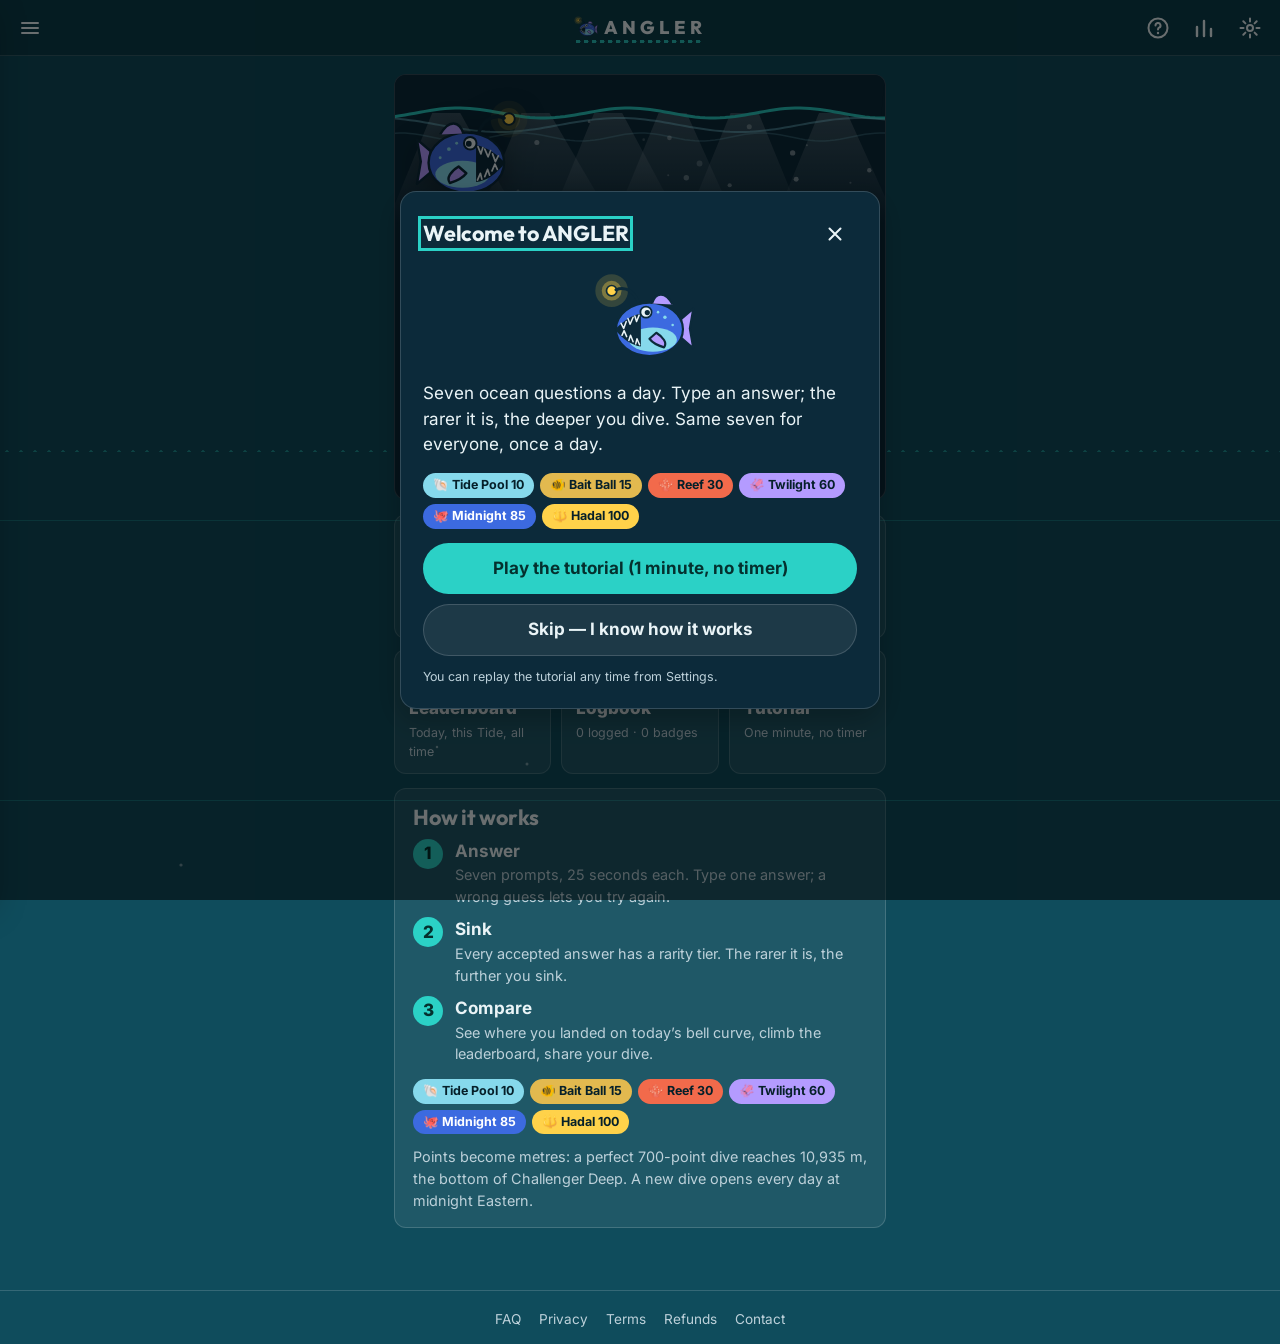
==== commit b2e296fb: "feat: retention, social proof, analytics and the admin inbox — with axe-core in the e2e Retention: W" ====
--- a/index.html
+++ b/index.html
@@ -72,6 +72,8 @@
   <script src="charts.js"></script>
   <script src="surface.js"></script>
   <script src="online.js"></script>
+  <script src="retain.js"></script>
+  <script src="social.js"></script>
   <script src="monetise.js"></script>
   <script src="achievements.js"></script>
   <script src="share.js"></script>
--- a/styles.css
+++ b/styles.css
@@ -15,10 +15,11 @@
   --surface: rgba(255, 255, 255, .07);
   --surface-strong: #0C2A3A;
   --ink: #EAF4F7;
-  --muted: #A3BCC8;
+  --muted: #BDD1DA;              /* ≥4.5:1 on every dark surface, including the shallow-water card (#205967) */
   --line: rgba(255, 255, 255, .16);
   --accent: #2BD1C6;
   --accent-ink: #04302E;
+  --accent-text: #5FE3D9;        /* accent as small text on the shallow card: 5.0:1 */
   --danger: #FF7B6B;
   --gold: #FFD24A;
 
@@ -38,7 +39,7 @@
   --tier-twilight-text: #C7B6FF;
   --tier-midnight-text: #9DB5FF;
   --tier-hadal-text: #FFD24A;
-  --tier-miss-text: #A3BCC8;
+  --tier-miss-text: #BDD1DA;
   --danger-text: #FF9B8E;
 }
 
@@ -51,6 +52,7 @@
   --line: rgba(8, 40, 60, .18);
   --accent: #0B6E69;
   --accent-ink: #FFFFFF;
+  --accent-text: #0B6E69;
   --danger: #B3261E;
   --danger-text: #B3261E;
   --gold: #7A5A00;
@@ -185,6 +187,7 @@
 }
 .card.strong { background: var(--surface-strong); }
 .card h2, .card h3 { margin-top: 0; }
+.card-title { font-size: 1.05rem; }   /* section headings on result cards: h2 for structure, h3-sized */
 .row { display: flex; align-items: center; gap: 10px; flex-wrap: wrap; }
 .row.between { justify-content: space-between; }
 .stack { display: flex; flex-direction: column; gap: 10px; }
@@ -218,7 +221,7 @@
 .lb-who { display: flex; flex-direction: column; gap: 3px; min-width: 0; }
 .lb-name { white-space: nowrap; overflow: hidden; text-overflow: ellipsis; }
 .lb-val { text-align: right; white-space: nowrap; flex: none; }
-.lb-me { background: var(--surface); border-radius: var(--radius-sm); padding-left: 8px !important; padding-right: 8px !important; }
+.lb-me { background: var(--surface-strong); border-radius: var(--radius-sm); padding-left: 8px !important; padding-right: 8px !important; box-shadow: inset 0 0 0 1px var(--line); }
 
 .tabs { display: flex; flex-wrap: wrap; gap: 4px; border-bottom: 1px solid var(--line); margin-bottom: 14px; }
 .tabs button {
@@ -313,6 +316,7 @@
 .tile .tile-name { font-family: var(--font-display); font-weight: 800; font-size: 1.1rem; }
 .tile .tile-meters { font-weight: 800; white-space: nowrap; }
 .tile .tile-sub { font-size: .9rem; opacity: .9; }
+.tile.tile-miss .tile-sub { opacity: 1; }
 @keyframes flipIn { from { transform: rotateX(-90deg); opacity: 0; } 60% { transform: rotateX(12deg); opacity: 1; } to { transform: rotateX(0); } }
 .fact { margin: 12px 0 0; padding: 12px 14px; border-left: 3px solid var(--accent); background: var(--surface); border-radius: 0 var(--radius-sm) var(--radius-sm) 0; font-size: .95rem; }
 .next-row { display: flex; justify-content: flex-end; align-items: center; gap: 12px; margin-top: 14px; }
@@ -361,8 +365,10 @@
 .badge-wall { display: grid; grid-template-columns: repeat(2, 1fr); gap: 8px; margin-top: 10px; }
 @media (min-width: 560px) { .badge-wall { grid-template-columns: repeat(3, 1fr); } }
 .badge-wall.compact { grid-template-columns: repeat(2, 1fr); }
-.badge-item { display: flex; gap: 10px; align-items: center; padding: 10px; border: 1px solid var(--line); border-radius: var(--radius-sm); background: var(--surface); opacity: .55; }
-.badge-item.on { opacity: 1; border-color: var(--gold); background: color-mix(in srgb, var(--gold) 12%, var(--surface)); }
+.badge-item { display: flex; gap: 10px; align-items: center; padding: 10px; border: 1px dashed var(--line); border-radius: var(--radius-sm); background: var(--surface); }
+.badge-item:not(.on) .badge-emoji { opacity: .5; }                      /* locked: the lock dims, the words stay readable */
+.badge-item:not(.on) .badge-text { color: var(--muted); }
+.badge-item.on { border: 1px solid var(--gold); background: color-mix(in srgb, var(--gold) 10%, var(--surface-strong)); }
 .badge-emoji { font-size: 1.5rem; line-height: 1; flex: none; }
 .badge-text { min-width: 0; font-size: .9rem; line-height: 1.25; }
 .badge-text b { display: block; }
@@ -401,6 +407,7 @@
 .curve .you { stroke: var(--gold); stroke-width: 2.5; }
 .curve text { font-family: var(--font); fill: var(--muted); font-size: 11px; }
 .curve .you-label { fill: var(--gold); font-weight: 800; font-size: 12px; }
+.dist .dist-row { display: contents; }
 .dist { display: grid; grid-template-columns: 110px 1fr 40px; gap: 6px 10px; align-items: center; font-size: .9rem; }
 .dist .bar { height: 20px; background: var(--line); border-radius: 4px; overflow: hidden; }
 .dist .bar i { display: block; height: 100%; background: var(--muted); }
@@ -470,6 +477,44 @@
 .toast-root { bottom: calc(28px + env(safe-area-inset-bottom)); }
 .landmark-pass { top: calc(22vh + env(safe-area-inset-top) + var(--stack, 0) * 46px); }
 
+/* ---------------------------------------------------------------- retention & social */
+.banner { display: flex; align-items: center; gap: 12px; padding: 12px 14px; border-radius: var(--radius); text-decoration: none; margin: 0 0 12px; border: 1px solid var(--line); background: var(--surface-strong); }
+.banner.at-risk { border-color: var(--gold); box-shadow: 0 0 0 3px color-mix(in srgb, var(--gold) 25%, transparent); }
+.banner-icon { font-size: 1.4rem; }
+.banner > span:nth-child(2) { flex: 1; min-width: 0; }
+.banner-cta { font-weight: 800; color: var(--accent); white-space: nowrap; }
+.reminder-card { border-color: var(--accent); }
+.divers-line { margin: 10px 0 0; }
+.divers-line[hidden] { display: none; }
+.pulse { display: inline-block; width: 8px; height: 8px; border-radius: 50%; background: var(--accent); box-shadow: 0 0 0 0 color-mix(in srgb, var(--accent) 60%, transparent); animation: pulse 2s ease-out infinite; vertical-align: middle; margin-right: 2px; }
+@keyframes pulse { 0% { box-shadow: 0 0 0 0 color-mix(in srgb, var(--accent) 60%, transparent); } 100% { box-shadow: 0 0 0 9px transparent; } }
+@media (prefers-reduced-motion: reduce) { .pulse { animation: none; } }
+.heatmap-wrap { margin: 6px 0 0; }
+.heatmap { display: grid; grid-template-columns: auto 1fr; gap: 6px; align-items: start; }
+.hm-days { display: grid; grid-template-rows: repeat(7, 14px); gap: 3px; font-size: .68rem; color: var(--muted); line-height: 14px; }
+.hm-grid { display: grid; grid-auto-flow: column; grid-template-rows: repeat(7, 14px); gap: 3px; }
+.hm-cell { width: 14px; height: 14px; border-radius: 3px; background: var(--surface); border: 1px solid var(--line); }
+.hm-cell.z-sunlight { background: #86D9EC; border-color: transparent; }
+.hm-cell.z-twilight { background: #4C9BE8; border-color: transparent; }
+.hm-cell.z-midnight { background: #3C5BD9; border-color: transparent; }
+.hm-cell.z-abyss { background: #2B3F9E; border-color: transparent; }
+.hm-cell.z-hadal { background: #FFD24A; border-color: transparent; }
+.hm-cell.frozen { background: repeating-linear-gradient(45deg, var(--surface) 0 3px, var(--line) 3px 5px); }
+.hm-cell.today { outline: 2px solid var(--accent); outline-offset: 1px; }
+.hm-legend { display: flex; align-items: center; gap: 5px; margin-top: 8px; flex-wrap: wrap; }
+.pack-builder { margin-top: 14px; }
+.pack-builder summary { cursor: pointer; }
+.pack-builder .stack { margin-top: 10px; }
+.pb-results { display: grid; gap: 4px; }
+.pb-result { text-align: left; border: 1px solid var(--line); background: var(--surface); color: inherit; border-radius: var(--radius-sm); padding: 8px 10px; cursor: pointer; font: inherit; }
+.pb-result:hover { border-color: var(--accent); }
+.pb-picked { margin: 0; padding-left: 20px; display: grid; gap: 6px; }
+.pb-picked li { display: flex; align-items: center; gap: 8px; }
+.report-kinds { gap: 6px; margin: 10px 0; }
+.report-kind { display: flex; align-items: center; gap: 10px; padding: 8px 10px; border: 1px solid var(--line); border-radius: var(--radius-sm); cursor: pointer; }
+.report-kind input { accent-color: var(--accent); width: 18px; height: 18px; }
+.report-note { width: 100%; resize: vertical; font: inherit; }
+
 /* ---------------------------------------------------------------- the scene (a tall water column that scrolls as you sink) */
 #scene { position: fixed; inset: 0; z-index: 0; pointer-events: none; overflow: hidden; color: var(--ink); }
 #scene.twitch { animation: twitch .5s ease; }
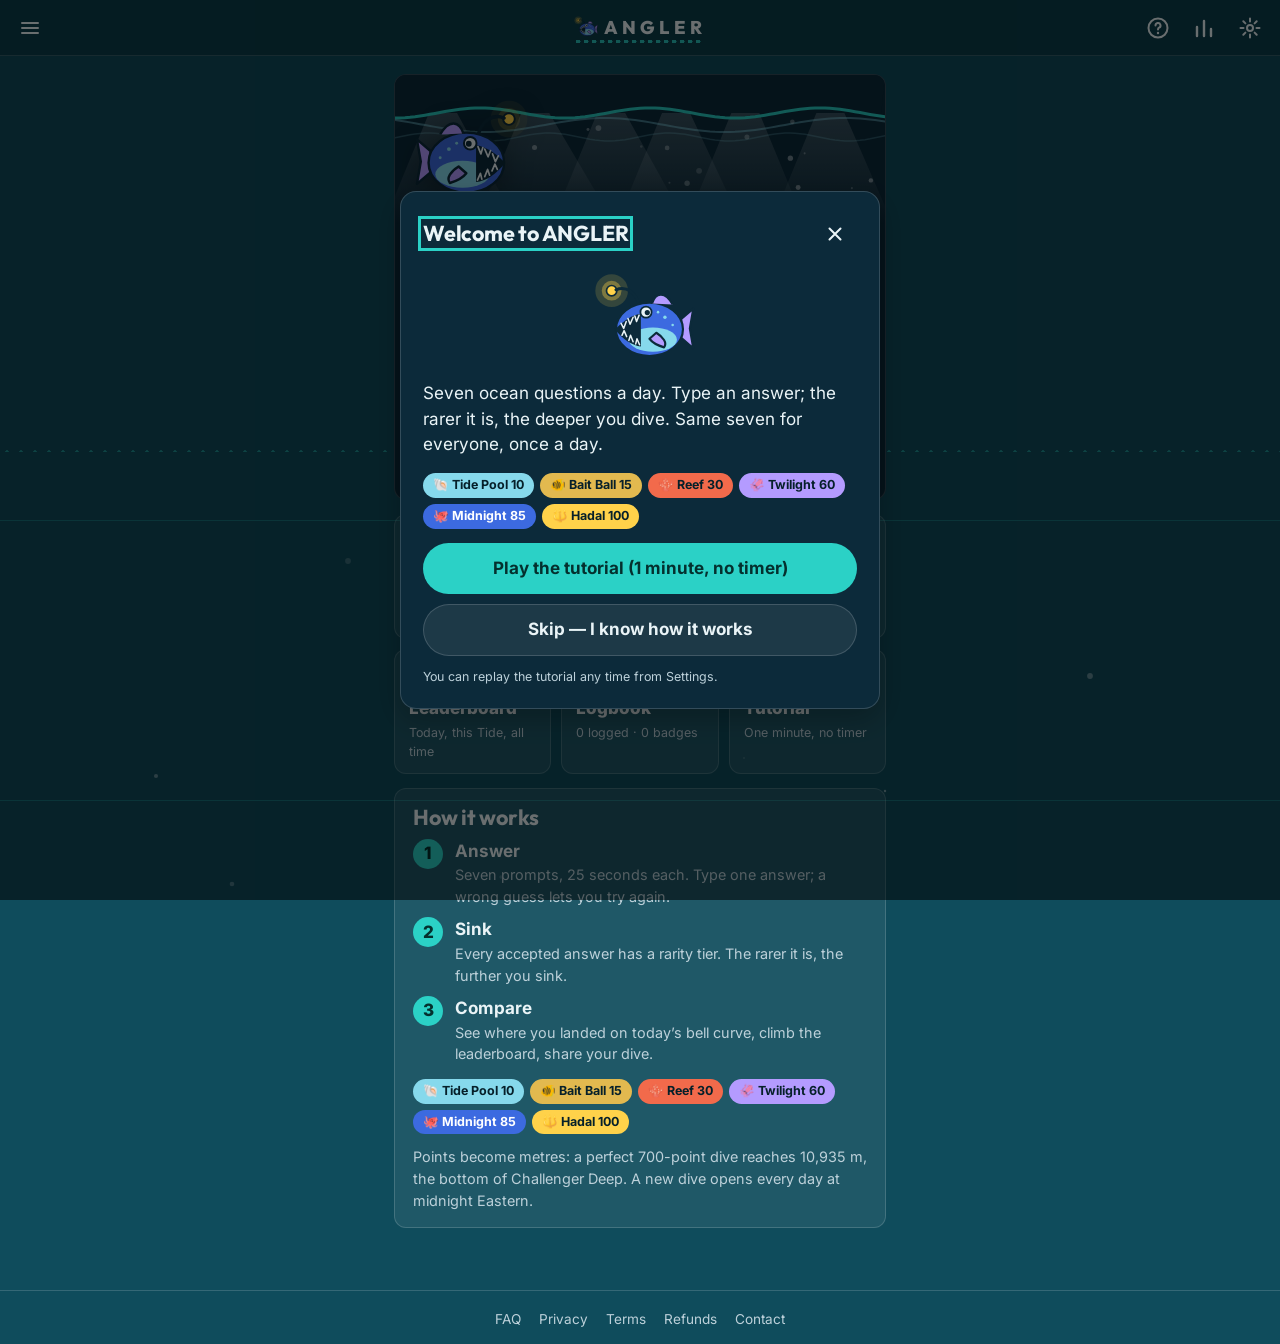
==== commit 331a222b: "perf+a11y: Lighthouse mobile 97/100/100/100 — deferred scripts, preloaded fonts, cheaper canvas hero" ====
--- a/index.html
+++ b/index.html
@@ -15,6 +15,9 @@
   <link rel="manifest" href="manifest.json">
   <link rel="icon" href="icons/favicon.svg" type="image/svg+xml">
   <link rel="apple-touch-icon" href="icons/icon-192.png">
+  <link rel="preload" href="fonts/outfit-latin-wght.woff2" as="font" type="font/woff2" crossorigin>
+  <link rel="preload" href="fonts/inter-latin-wght.woff2" as="font" type="font/woff2" crossorigin>
+  <link rel="stylesheet" href="fonts/fonts.css">
   <link rel="stylesheet" href="styles.css">
 </head>
 <body>
@@ -66,19 +69,19 @@
   <div id="modal-root"></div>
   <div id="toast-root" class="toast-root" aria-live="polite" aria-atomic="true"></div>
 
-  <script src="shared/dive.js"></script>
-  <script src="storage.js"></script>
-  <script src="boot.js"></script>
-  <script src="charts.js"></script>
-  <script src="surface.js"></script>
-  <script src="online.js"></script>
-  <script src="retain.js"></script>
-  <script src="social.js"></script>
-  <script src="monetise.js"></script>
-  <script src="achievements.js"></script>
-  <script src="share.js"></script>
-  <script src="pages.js"></script>
-  <script src="game.js"></script>
-  <script src="app.js"></script>
+  <script src="shared/dive.js" defer></script>
+  <script src="storage.js" defer></script>
+  <script src="boot.js" defer></script>
+  <script src="charts.js" defer></script>
+  <script src="surface.js" defer></script>
+  <script src="online.js" defer></script>
+  <script src="retain.js" defer></script>
+  <script src="social.js" defer></script>
+  <script src="monetise.js" defer></script>
+  <script src="achievements.js" defer></script>
+  <script src="share.js" defer></script>
+  <script src="pages.js" defer></script>
+  <script src="game.js" defer></script>
+  <script src="app.js" defer></script>
 </body>
 </html>
--- a/fonts/fonts.css
+++ b/fonts/fonts.css
@@ -0,0 +1,18 @@
+/* Self-hosted variable typefaces, both under the SIL Open Font License (see LICENSE-*.txt in this folder).
+   Latin subsets only; no request ever leaves the site for a font. */
+@font-face {
+  font-family: 'Outfit';
+  font-style: normal;
+  font-weight: 100 900;
+  font-display: swap;
+  src: url('outfit-latin-wght.woff2') format('woff2-variations'), url('outfit-latin-wght.woff2') format('woff2');
+  unicode-range: U+0000-00FF, U+0131, U+0152-0153, U+02BB-02BC, U+02C6, U+02DA, U+02DC, U+0304, U+0308, U+0329, U+2000-206F, U+20AC, U+2122, U+2191, U+2193, U+2212, U+2215, U+FEFF, U+FFFD;
+}
+@font-face {
+  font-family: 'Inter';
+  font-style: normal;
+  font-weight: 100 900;
+  font-display: swap;
+  src: url('inter-latin-wght.woff2') format('woff2-variations'), url('inter-latin-wght.woff2') format('woff2');
+  unicode-range: U+0000-00FF, U+0131, U+0152-0153, U+02BB-02BC, U+02C6, U+02DA, U+02DC, U+0304, U+0308, U+0329, U+2000-206F, U+20AC, U+2122, U+2191, U+2193, U+2212, U+2215, U+FEFF, U+FFFD;
+}
--- a/styles.css
+++ b/styles.css
@@ -1,6 +1,5 @@
 /* ANGLER — styles. One column, Wordle-quiet; the page itself sinks darker as you dive.
    Type: Outfit (display) and Inter (text), both self-hosted from fonts/fonts.css. */
-@import url("fonts/fonts.css");
 
 :root {
   --col-max: 520px;
@@ -165,9 +164,10 @@
   position: fixed; top: 0; left: 0; bottom: 0; width: min(300px, 84vw); z-index: 40;
   background: var(--surface-strong); border-right: 1px solid var(--line); box-shadow: var(--shadow);
   padding: calc(var(--topbar-h) + 8px) 12px 16px; display: flex; flex-direction: column; gap: 2px;
-  transform: translateX(-102%); transition: transform .25s ease;
-}
-.drawer:not([hidden]) { transform: translateX(0); }
+  transform: translateX(-102%); transition: transform .25s ease, visibility 0s linear .25s;
+  visibility: hidden;                     /* closed: off-screen AND out of the accessibility tree and tab order */
+}
+.drawer:not([hidden]) { transform: translateX(0); visibility: visible; transition: transform .25s ease; }
 .drawer a { text-decoration: none; padding: 12px 14px; border-radius: var(--radius-sm); font-weight: 600; }
 .drawer a:hover, .drawer a.active { background: var(--surface); }
 .scrim { position: fixed; inset: 0; background: rgba(0, 0, 0, .45); z-index: 30; }
@@ -223,10 +223,11 @@
 .lb-val { text-align: right; white-space: nowrap; flex: none; }
 .lb-me { background: var(--surface-strong); border-radius: var(--radius-sm); padding-left: 8px !important; padding-right: 8px !important; box-shadow: inset 0 0 0 1px var(--line); }
 
-.tabs { display: flex; flex-wrap: wrap; gap: 4px; border-bottom: 1px solid var(--line); margin-bottom: 14px; }
+.tabs { display: flex; flex-wrap: nowrap; gap: 2px; border-bottom: 1px solid var(--line); margin-bottom: 14px; overflow-x: auto; scrollbar-width: none; }
+.tabs::-webkit-scrollbar { display: none; }
 .tabs button {
-  background: none; border: 0; border-bottom: 3px solid transparent; padding: 10px 12px; cursor: pointer;
-  font-weight: 600; color: var(--muted); white-space: nowrap;
+  background: none; border: 0; border-bottom: 3px solid transparent; padding: 10px 10px; cursor: pointer;
+  font-weight: 600; color: var(--muted); white-space: nowrap; flex: none;
 }
 .tabs button[aria-selected="true"] { color: var(--ink); border-bottom-color: var(--accent); }
 
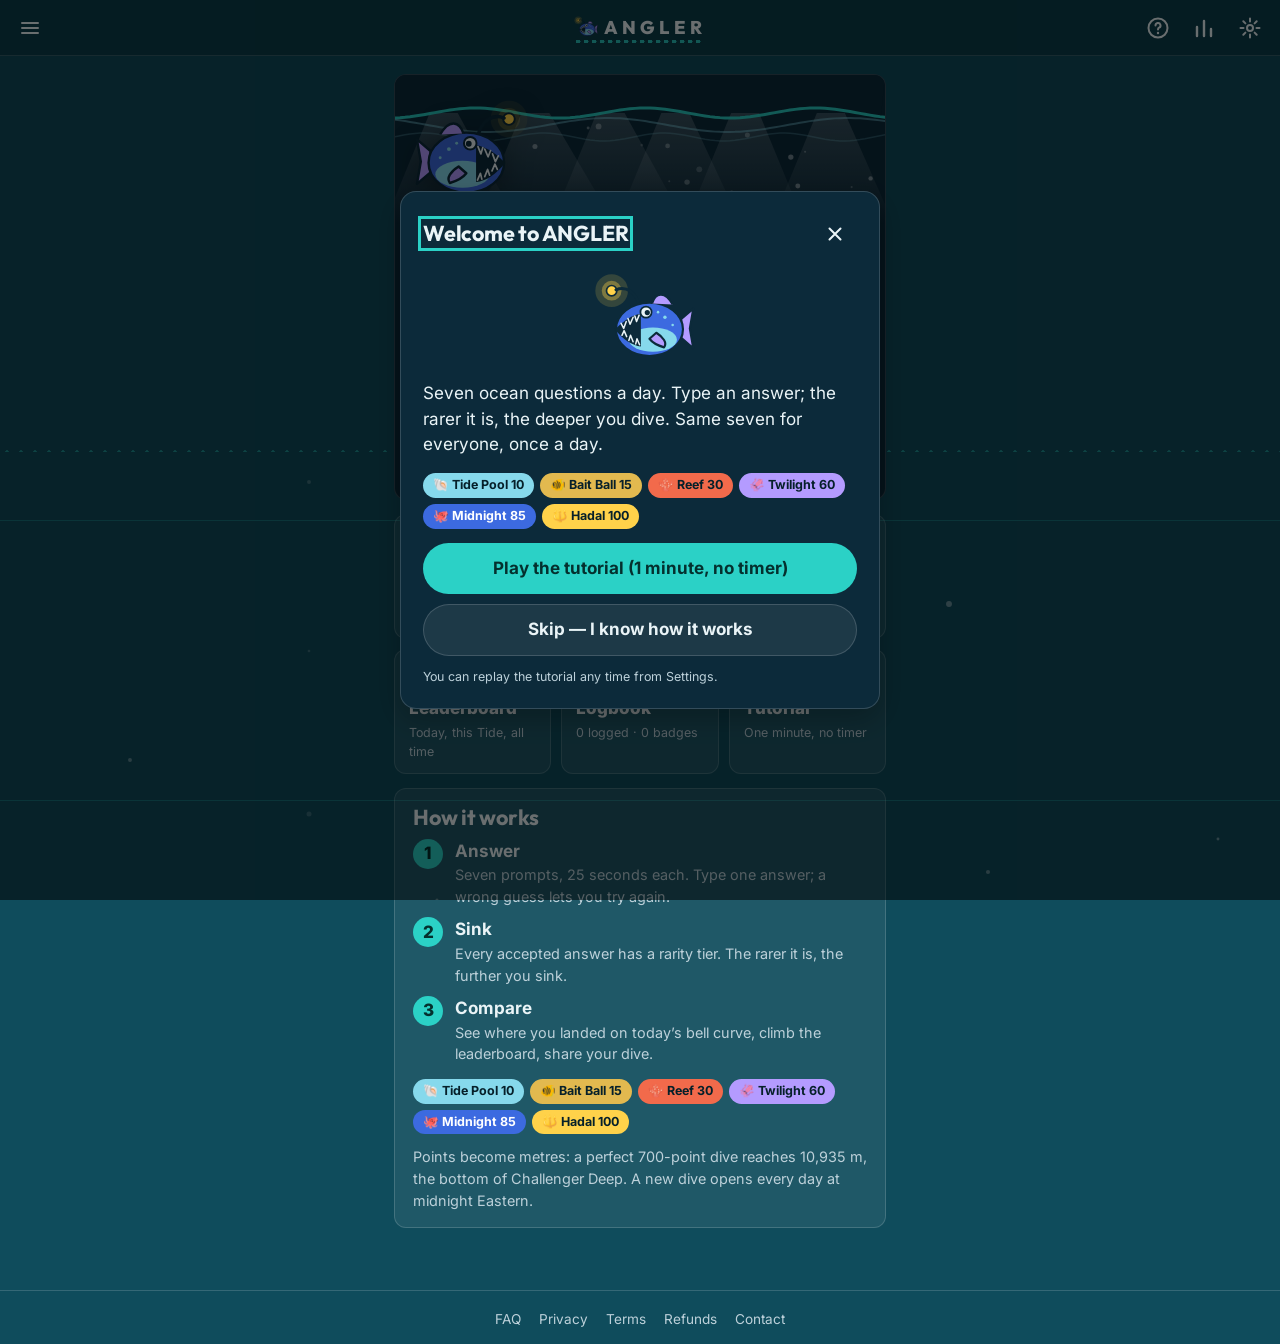
==== commit 513403c7: "chore: public address https://nelsonalapi63.github.io/angler — site.json, canonical/og/sitemap/robot" ====
--- a/index.html
+++ b/index.html
@@ -8,10 +8,12 @@
   <meta property="og:title" content="ANGLER — the daily ocean dive">
   <meta property="og:description" content="Seven ocean questions a day. The rarer your answer, the deeper you dive.">
   <meta property="og:type" content="website">
-  <meta property="og:image" content="icons/og/2026-11-09.png">
+  <meta property="og:url" content="https://nelsonalapi63.github.io/angler/">
+  <meta property="og:image" content="https://nelsonalapi63.github.io/angler/icons/og/2026-11-09.png">
   <meta name="twitter:card" content="summary">
   <meta name="theme-color" content="#0F4C5C">
   <meta name="color-scheme" content="dark light">
+  <link rel="canonical" href="https://nelsonalapi63.github.io/angler/">
   <link rel="manifest" href="manifest.json">
   <link rel="icon" href="icons/favicon.svg" type="image/svg+xml">
   <link rel="apple-touch-icon" href="icons/icon-192.png">
--- a/styles.css
+++ b/styles.css
@@ -221,7 +221,7 @@
 .lb-who { display: flex; flex-direction: column; gap: 3px; min-width: 0; }
 .lb-name { white-space: nowrap; overflow: hidden; text-overflow: ellipsis; }
 .lb-val { text-align: right; white-space: nowrap; flex: none; }
-.lb-me { background: var(--surface-strong); border-radius: var(--radius-sm); padding-left: 8px !important; padding-right: 8px !important; box-shadow: inset 0 0 0 1px var(--line); }
+.lb-me { background: var(--surface-strong); border-radius: var(--radius-sm); padding-left: 8px !important; padding-right: 8px !important; margin: 0 -4px; box-shadow: inset 0 0 0 1px var(--line); }
 
 .tabs { display: flex; flex-wrap: nowrap; gap: 2px; border-bottom: 1px solid var(--line); margin-bottom: 14px; overflow-x: auto; scrollbar-width: none; }
 .tabs::-webkit-scrollbar { display: none; }
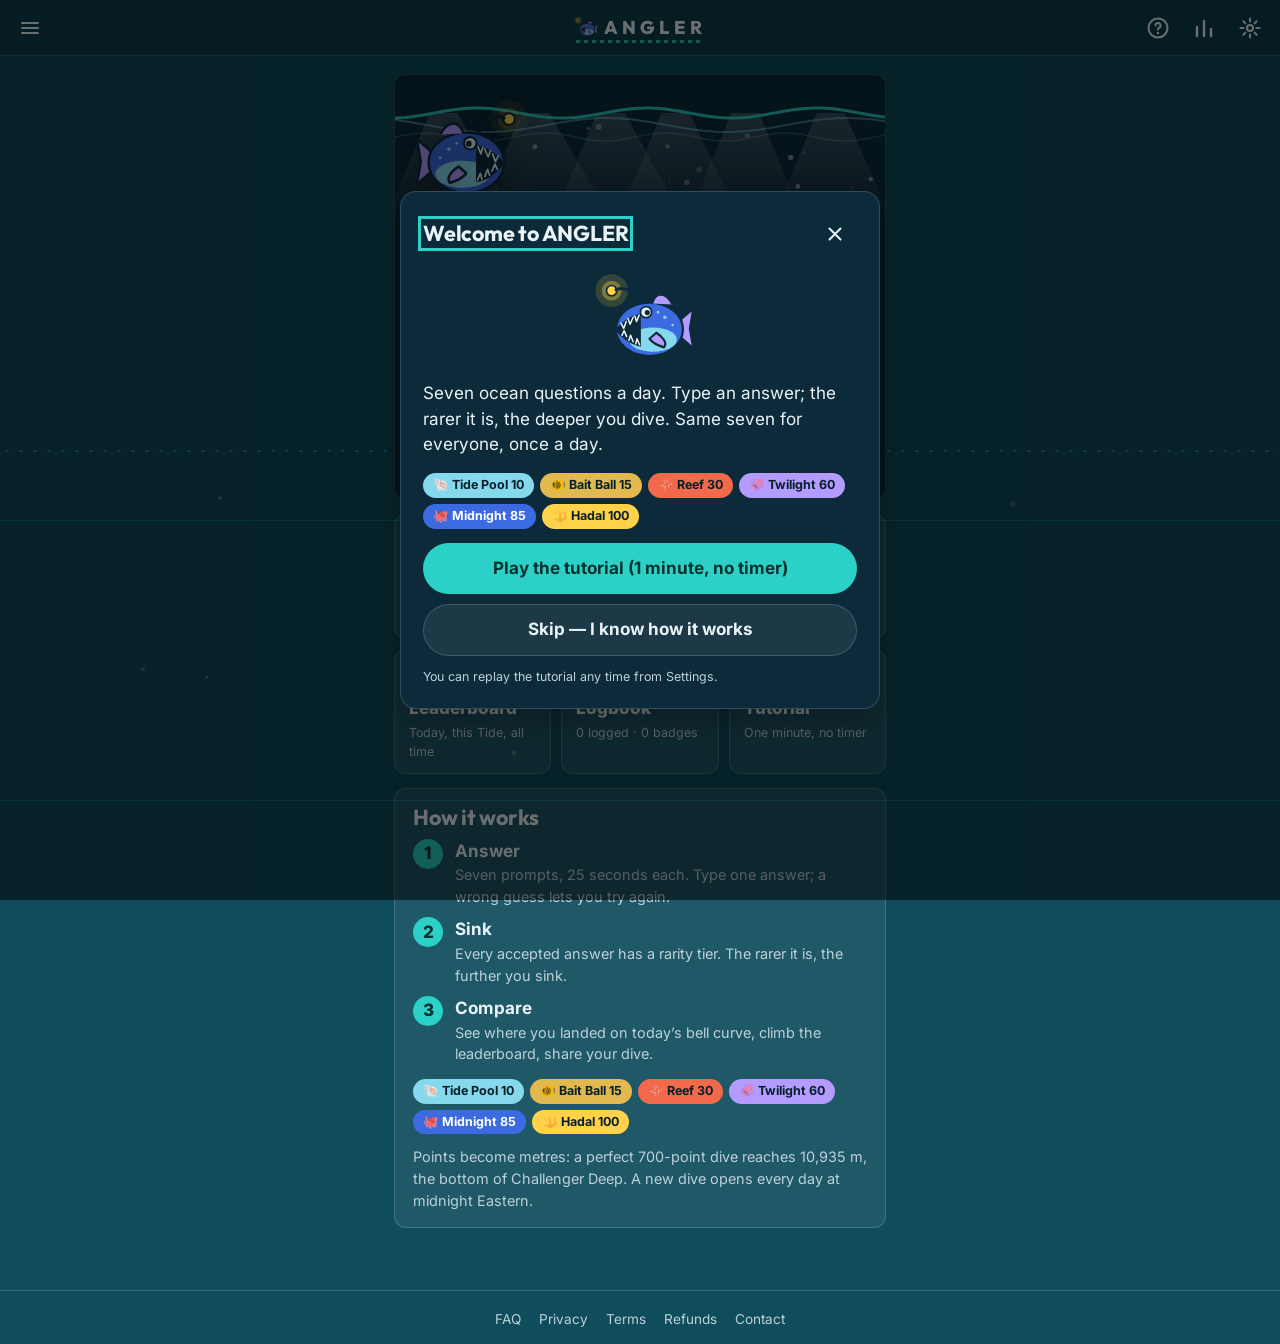
==== commit 3d3731b6: "chore: public address is https://nelsonalapi63-cyber.github.io/angler (the GitHub username carries t" ====
--- a/index.html
+++ b/index.html
@@ -8,12 +8,12 @@
   <meta property="og:title" content="ANGLER — the daily ocean dive">
   <meta property="og:description" content="Seven ocean questions a day. The rarer your answer, the deeper you dive.">
   <meta property="og:type" content="website">
-  <meta property="og:url" content="https://nelsonalapi63.github.io/angler/">
-  <meta property="og:image" content="https://nelsonalapi63.github.io/angler/icons/og/2026-11-09.png">
+  <meta property="og:url" content="https://nelsonalapi63-cyber.github.io/angler/">
+    <meta property="og:image" content="https://nelsonalapi63-cyber.github.io/angler/icons/og/2026-11-09.png">
   <meta name="twitter:card" content="summary">
   <meta name="theme-color" content="#0F4C5C">
   <meta name="color-scheme" content="dark light">
-  <link rel="canonical" href="https://nelsonalapi63.github.io/angler/">
+    <link rel="canonical" href="https://nelsonalapi63-cyber.github.io/angler/">
   <link rel="manifest" href="manifest.json">
   <link rel="icon" href="icons/favicon.svg" type="image/svg+xml">
   <link rel="apple-touch-icon" href="icons/icon-192.png">
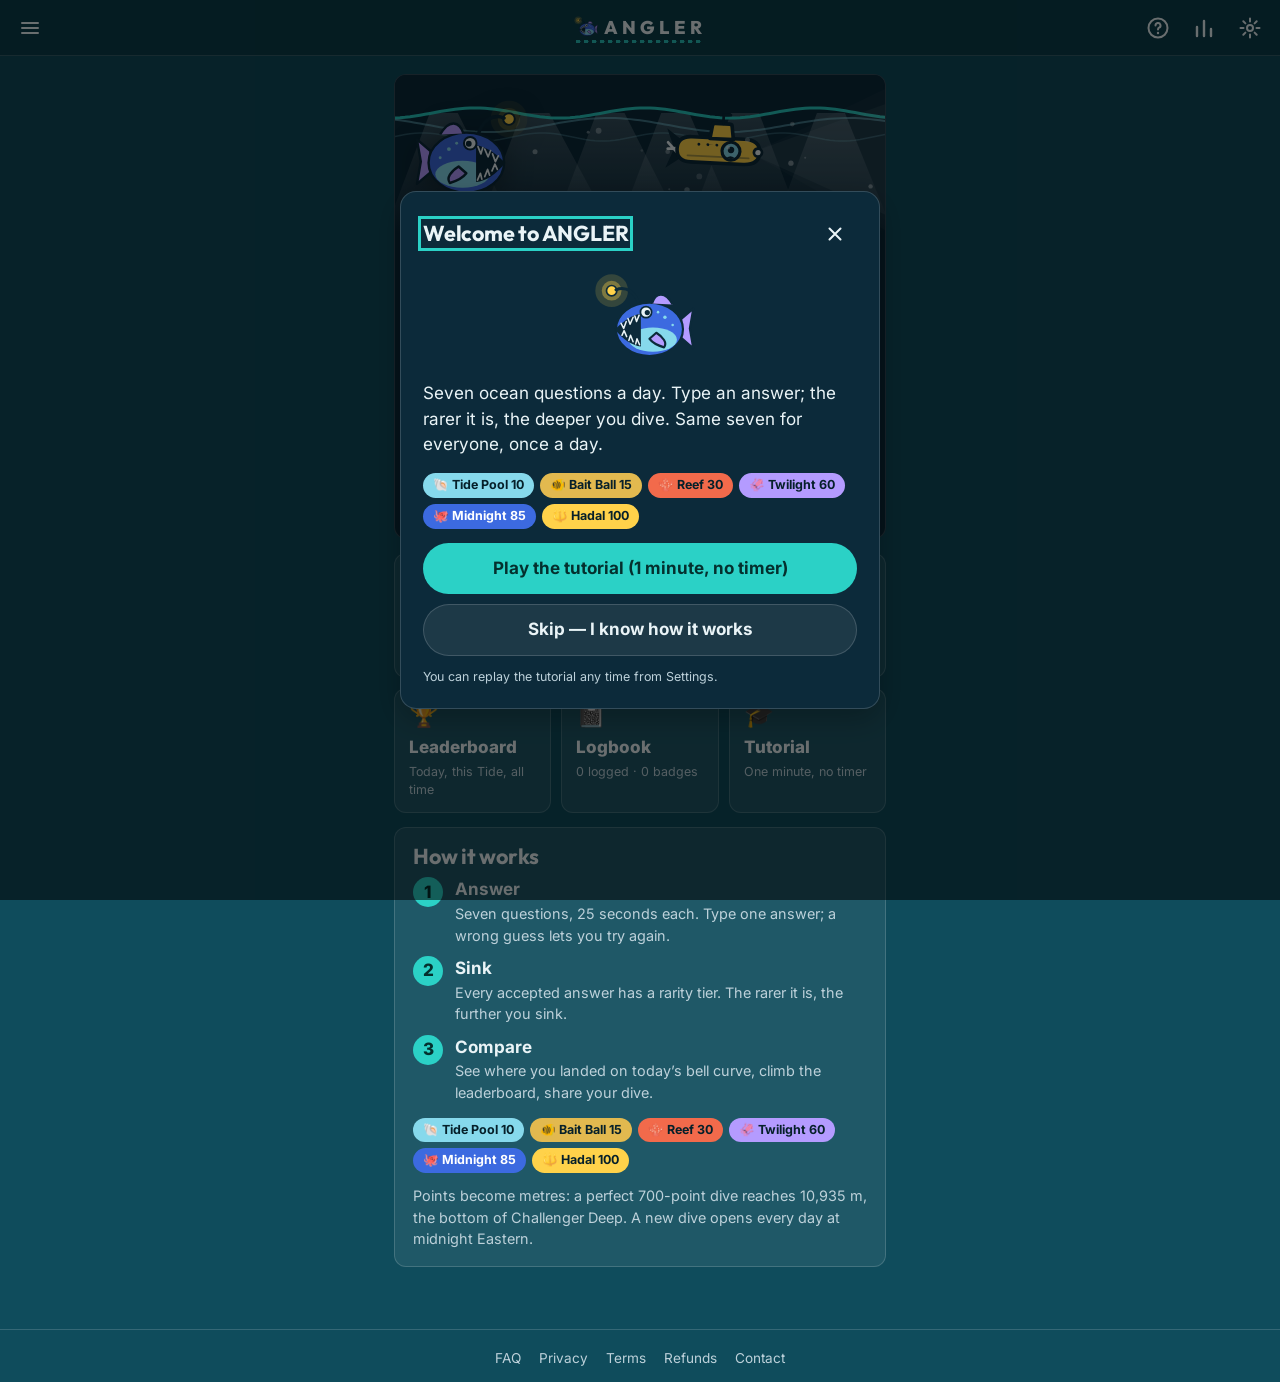
==== commit f16aa7a5: "feat: ANGLER v3 — the dive you can see The submarine: sub.js draws a water column from the surface t" ====
--- a/index.html
+++ b/index.html
@@ -9,11 +9,11 @@
   <meta property="og:description" content="Seven ocean questions a day. The rarer your answer, the deeper you dive.">
   <meta property="og:type" content="website">
   <meta property="og:url" content="https://nelsonalapi63-cyber.github.io/angler/">
-    <meta property="og:image" content="https://nelsonalapi63-cyber.github.io/angler/icons/og/2026-11-09.png">
+      <meta property="og:image" content="https://nelsonalapi63-cyber.github.io/angler/icons/og/2026-11-09.png">
   <meta name="twitter:card" content="summary">
   <meta name="theme-color" content="#0F4C5C">
   <meta name="color-scheme" content="dark light">
-    <link rel="canonical" href="https://nelsonalapi63-cyber.github.io/angler/">
+      <link rel="canonical" href="https://nelsonalapi63-cyber.github.io/angler/">
   <link rel="manifest" href="manifest.json">
   <link rel="icon" href="icons/favicon.svg" type="image/svg+xml">
   <link rel="apple-touch-icon" href="icons/icon-192.png">
@@ -25,7 +25,6 @@
 <body>
   <a class="skip-link" href="#main">Skip to the game</a>
   <div id="bubbles" aria-hidden="true"></div>
-  <div id="scene" aria-hidden="true"></div>
 
   <header class="topbar" role="banner">
     <button class="icon-btn" id="btn-menu" aria-label="Menu" aria-expanded="false" aria-controls="menu">
@@ -75,6 +74,7 @@
   <script src="storage.js" defer></script>
   <script src="boot.js" defer></script>
   <script src="charts.js" defer></script>
+  <script src="sub.js" defer></script>
   <script src="surface.js" defer></script>
   <script src="online.js" defer></script>
   <script src="retain.js" defer></script>
--- a/styles.css
+++ b/styles.css
@@ -1,4 +1,5 @@
-/* ANGLER — styles. One column, Wordle-quiet; the page itself sinks darker as you dive.
+/* ANGLER — styles. One quiet column for the pages; two columns for the dive (the water column with the submarine on the
+   left, the question on the right); the page itself sinks darker as you dive.
    Type: Outfit (display) and Inter (text), both self-hosted from fonts/fonts.css. */
 
 :root {
@@ -247,35 +248,45 @@
 .chip.chip-miss { color: var(--ink); }
 .chip.tier-midnight, .tile.tier-midnight { color: var(--tier-midnight-ink); }
 
-/* ---------------------------------------------------------------- dive screen */
-.dive { display: grid; grid-template-columns: 92px 1fr; gap: 10px 12px; align-items: start; position: relative; z-index: 1; }
-@media (min-width: 560px) { .dive { grid-template-columns: 150px 1fr; } }
-.gauge { width: 100%; height: 400px; overflow: visible; }
-.gauge text { font-family: var(--font); fill: var(--muted); font-size: 10.5px; }
-.gauge.compact { overflow: visible; }
-.gauge.compact .lm-label { font-size: 8.5px; }
-.gauge.compact .depth-num { font-size: 11px; }
-.copy-box { width: 100%; min-height: 90px; font: inherit; padding: 10px; border-radius: 8px; border: 1px solid var(--line); background: var(--surface); color: var(--ink); }
-.gauge .lm-passed { fill: var(--ink); }
-.gauge .marker { fill: var(--accent); stroke: var(--surface-strong); stroke-width: 2; transition: cy 1.1s cubic-bezier(.3, .7, .3, 1); }
-.gauge .fill { fill: var(--accent); opacity: .22; transition: height 1.1s cubic-bezier(.3, .7, .3, 1); }
-.gauge .rail { stroke: var(--line); stroke-width: 6; stroke-linecap: round; }
-.gauge .depth-num { fill: var(--ink); font-weight: 800; font-size: 13px; }
-.gauge .zone-band { opacity: .14; }
-
-.dive-head { display: flex; align-items: center; justify-content: space-between; gap: 10px; margin-bottom: 10px; }
+/* ---------------------------------------------------------------- dive screen: the water column on the left, the question centred on the right */
+body.diving .column { max-width: 900px; }
+.dive {
+  display: grid; grid-template-columns: minmax(100px, 30%) minmax(0, 1fr); gap: 12px;
+  min-height: calc(100dvh - var(--topbar-h) - 36px); position: relative; z-index: 1;
+}
+@media (min-width: 900px) { .dive { grid-template-columns: 38% minmax(0, 1fr); gap: 20px; } }
+.dive-scene {
+  position: sticky; top: calc(var(--topbar-h) + 10px); align-self: start;
+  height: calc(100dvh - var(--topbar-h) - 40px); min-height: 320px; max-height: 920px;
+  border-radius: 16px; overflow: hidden; border: 1px solid var(--line); box-shadow: var(--shadow); background: #0B3A52;
+}
+.sub-canvas { display: block; width: 100%; height: 100%; }
+.dive-main { display: flex; flex-direction: column; min-width: 0; }
+.dive-centre { margin: auto 0; padding: 10px 0 14px; }
+.dive-head { display: flex; align-items: flex-start; justify-content: space-between; gap: 10px; margin-bottom: 6px; }
+.dive-head-left { min-width: 0; }
+.dive-head-right { display: flex; align-items: center; gap: 4px; flex: none; }
+.last-tag { display: inline-block; margin-left: 6px; padding: 1px 8px; border-radius: 999px; background: var(--gold); color: var(--gold-ink, #3A2A00); font-size: .72rem; font-weight: 800; letter-spacing: .04em; vertical-align: middle; }
+.mute-btn { width: 40px; height: 40px; font-size: 1.1rem; }
 .timer { position: relative; width: 48px; height: 48px; }
 .timer svg { width: 48px; height: 48px; transform: rotate(-90deg); }
 .timer .track { stroke: var(--line); fill: none; stroke-width: 4; }
 .timer .arc { stroke: var(--accent); fill: none; stroke-width: 4; stroke-linecap: round; transition: stroke-dashoffset .12s linear, stroke .3s; }
 .timer.low .arc { stroke: var(--danger); }
+.timer.low { animation: timerPulse 1s ease-in-out infinite; }
+.timer.low .num { color: var(--danger-text, var(--danger)); }
+@keyframes timerPulse { 0%, 100% { transform: scale(1); } 50% { transform: scale(1.12); } }
 .timer .num { position: absolute; inset: 0; display: flex; align-items: center; justify-content: center; font-weight: 800; font-size: .9rem; }
-.prompt-text { font-size: 1.45rem; font-weight: 700; line-height: 1.25; margin: 6px 0 16px; letter-spacing: -.01em; }
+.question-text { font-size: 1.45rem; font-weight: 700; line-height: 1.25; margin: 6px 0 14px; letter-spacing: -.01em; }
+@media (max-width: 559px) { .question-text { font-size: 1.2rem; } }
 .answer-form { display: flex; gap: 8px; }
 .answer-form .input { flex: 1; min-width: 0; }
+@media (max-width: 559px) { .answer-form { flex-direction: column; } .answer-form .btn-dive { width: 100%; } }
 .shake { animation: shake .45s ease; }
 .input.reject { border-color: var(--danger); box-shadow: 0 0 0 3px rgba(255, 123, 107, .25); animation: shake .45s ease, flash .65s ease; }
 @keyframes flash { 0% { background: rgba(255, 123, 107, .35); } 100% { background: var(--surface-strong); } }
+.input.accept { --c: var(--accent); border-color: var(--c); box-shadow: 0 0 0 4px color-mix(in srgb, var(--c) 45%, transparent); animation: acceptFlash .7s ease; }
+@keyframes acceptFlash { 0% { background: color-mix(in srgb, var(--c) 55%, var(--surface-strong)); } 100% { background: var(--surface-strong); } }
 .suggest { display: flex; flex-wrap: wrap; align-items: center; gap: 8px; min-height: 0; margin: 0 0 8px; }
 .suggest:empty { display: none; }
 .chip-btn {
@@ -286,30 +297,46 @@
 .reject-msg { min-height: 0; font-size: .92rem; color: var(--danger-text, var(--danger)); margin: 8px 0 0; }
 .reject-msg:empty { display: none; }
 .help-row { display: flex; align-items: center; gap: 8px; margin: 10px 0 0; flex-wrap: wrap; }
-.help-row .grow { flex: 1; min-width: 0; text-align: right; }
+.help-row .help-note { flex: 1 1 100%; margin-top: 2px; }
+@media (min-width: 900px) { .help-row .help-note { flex: 1; text-align: right; margin: 0; } }
+/* the hint box keeps the anglerfish's glowing lure */
+.hint-box {
+  display: inline-flex; align-items: center; gap: 8px; padding: 7px 14px 7px 10px; min-height: 36px; border-radius: 999px; cursor: pointer;
+  border: 1px solid var(--gold); background: color-mix(in srgb, var(--gold) 12%, var(--surface)); color: var(--ink); font-weight: 700; font-size: .9rem;
+}
+.hint-box .tiny { color: var(--ink); opacity: .85; }
+.hint-box .lure { width: 10px; height: 10px; border-radius: 50%; background: var(--gold); box-shadow: 0 0 0 0 color-mix(in srgb, var(--gold) 70%, transparent), 0 0 10px var(--gold); animation: lure 2.4s ease-in-out infinite; }
+@keyframes lure { 0%, 100% { box-shadow: 0 0 0 0 color-mix(in srgb, var(--gold) 70%, transparent), 0 0 8px var(--gold); } 50% { box-shadow: 0 0 0 7px transparent, 0 0 16px var(--gold); } }
+.hint-box:hover:not([disabled]) { background: color-mix(in srgb, var(--gold) 25%, var(--surface)); }
+.hint-box[disabled], .hint-box.used { cursor: default; border-color: var(--line); background: var(--surface); color: var(--muted); }
+.hint-box.used .lure { animation: none; box-shadow: none; opacity: .4; }
 .hint-text { margin: 8px 0 0; font-size: .95rem; }
 .hint-text:empty { display: none; }
 .hint-text .shape { font-family: ui-monospace, "SF Mono", Menlo, Consolas, monospace; letter-spacing: .05em; font-weight: 700; color: var(--gold); word-break: break-word; }
 .coach { background: var(--surface); border: 1px dashed var(--line); border-radius: var(--radius-sm); padding: 10px 12px; font-size: .92rem; }
-.landmark-pass {
-  position: fixed; left: 50%; top: calc(22vh + var(--stack, 0) * 46px); z-index: 15; transform: translate(-50%, 0); white-space: nowrap;
-  padding: 6px 14px; border-radius: 999px; background: var(--surface-strong); border: 1px solid var(--accent); box-shadow: var(--shadow);
-  font-size: .8rem; font-weight: 700; letter-spacing: .06em; color: var(--accent); text-transform: uppercase;
-  animation: passBy 1.8s ease forwards; pointer-events: none;
-}
-@keyframes passBy { 0% { opacity: 0; transform: translate(-50%, 26px); } 15% { opacity: 1; } 75% { opacity: 1; } 100% { opacity: 0; transform: translate(-50%, -30px); } }
+/* the pilot's radio line: a bubble pointing at the submarine on the left */
+.radio {
+  position: relative; margin: 0 0 10px; padding: 8px 36px 8px 12px; border-radius: 12px; background: var(--surface-strong); border: 1px solid var(--accent);
+  font-size: .9rem; font-weight: 600; color: var(--accent-text); min-height: 0; opacity: 0; transform: translateX(-6px); transition: opacity .25s ease, transform .25s ease;
+}
+.radio::before { content: ""; position: absolute; left: -7px; top: 12px; width: 10px; height: 10px; background: var(--surface-strong); border-left: 1px solid var(--accent); border-bottom: 1px solid var(--accent); transform: rotate(45deg); }
+.radio::after { content: "📡"; position: absolute; right: 10px; top: 7px; font-size: .8rem; opacity: .7; }
+.radio:empty { display: none; }
+.radio.show { opacity: 1; transform: none; }
+.rarity { margin: 12px 0 0; font-size: .95rem; font-weight: 600; color: var(--ct, var(--ink)); animation: rise .25s ease; }
+.rarity.miss { color: var(--muted); }
 .art { border-radius: 14px; background: rgba(255, 255, 255, .08); flex: none; }
 .tile .art { display: block; margin: 12px auto 0; width: 112px; height: 112px; animation: rise .5s ease; }
 .tile.hadal { box-shadow: 0 0 0 3px var(--tier-hadal), 0 14px 40px rgba(255, 210, 74, .35); }
 .art-wrap { margin: 10px 0 0; }
 .hadal-answer { display: flex; align-items: center; gap: 8px; }
 .hadal-answer .art { width: 36px; height: 36px; border-radius: 8px; }
-.gauge-wrap { position: sticky; top: calc(var(--topbar-h) + 8px); }
+.copy-box { width: 100%; min-height: 90px; font: inherit; padding: 10px; border-radius: 8px; border: 1px solid var(--line); background: var(--surface); color: var(--ink); }
 @keyframes shake { 10%, 90% { transform: translateX(-2px); } 20%, 80% { transform: translateX(4px); } 30%, 50%, 70% { transform: translateX(-6px); } 40%, 60% { transform: translateX(6px); } }
 
 .tile {
   --c: var(--tier-miss);
-  margin-top: 14px; padding: 14px 16px; border-radius: var(--radius); background: var(--c); color: var(--tier-ink);
+  margin-top: 10px; padding: 14px 16px; border-radius: var(--radius); background: var(--c); color: var(--tier-ink);
   transform-origin: 50% 0; animation: flipIn .55s cubic-bezier(.2, .8, .2, 1);
 }
 .tile.tile-miss { color: var(--ink); }
@@ -327,7 +354,7 @@
 
 /* ---------------------------------------------------------------- home */
 .hero { position: relative; overflow: hidden; padding: 0; }
-.hero-art { height: 150px; overflow: hidden; }
+.hero-art { height: 160px; overflow: hidden; }
 .hero-art > svg:not(.mascot) { display: block; width: 100%; height: 100%; }
 .hero-body { padding: 14px 22px 22px; text-align: center; }
 .hero-kicker { font-size: .8rem; color: var(--muted); letter-spacing: .04em; }
@@ -341,6 +368,8 @@
 .hero-tag { font-size: 1.05rem; margin: 0 auto 16px; max-width: 34ch; }
 .hero-cta { display: flex; justify-content: center; gap: 10px; flex-wrap: wrap; }
 .btn-big { padding: 16px 28px; font-size: 1.1rem; min-height: 54px; }
+.btn-dive-now { font-size: 1.25rem; padding: 18px 34px; min-height: 60px; gap: 10px; }
+.btn-dive-now .hero-num { font-size: .85rem; font-weight: 700; opacity: .85; letter-spacing: .04em; }
 .hero-sub { margin: 12px 0 0; font-size: .88rem; color: var(--muted); }
 .hero-streak { margin: 10px 0 0; font-weight: 700; }
 .hero-result { margin: 0 0 14px; }
@@ -383,7 +412,21 @@
 .others li { padding: 10px 0; border-top: 1px solid var(--line); }
 .others li:first-child { border-top: 0; }
 
-/* ---------------------------------------------------------------- result */
+/* ---------------------------------------------------------------- result: the sub resting on the left, the verdict on the right */
+.result-head { display: grid; grid-template-columns: minmax(96px, 34%) minmax(0, 1fr); gap: 14px; align-items: center; }
+.result-scene { height: 300px; border-radius: 14px; overflow: hidden; border: 1px solid var(--line); background: #071D33; }
+.result-verdict { min-width: 0; }
+.standing { margin: 8px 0 0; font-size: .95rem; }
+.standing:empty { display: none; }
+.best-line { margin: 8px 0 0; font-weight: 800; color: var(--gold); }
+.hook-list { list-style: none; margin: 0; padding: 0; }
+.hook { display: flex; align-items: center; gap: 10px; padding: 10px 0; border-top: 1px solid var(--line); }
+.hook:first-child { border-top: 0; }
+.hook-icon { font-size: 1.2rem; flex: none; width: 28px; text-align: center; }
+.hook-text { flex: 1; min-width: 0; font-size: .95rem; }
+.hook .btn, .hook .toggle { flex: none; }
+.hook-extras { display: flex; flex-wrap: wrap; align-items: center; gap: 10px 16px; margin-top: 12px; }
+.locked-next { padding: 6px 10px; }
 .result-depth { font-family: var(--font-display); font-size: 3.2rem; font-weight: 800; letter-spacing: -.03em; line-height: 1; margin: 6px 0 2px; }
 .result-depth small { font-size: 1.1rem; font-weight: 600; letter-spacing: 0; margin-left: 4px; color: var(--muted); }
 .grid-emoji { font-size: 1.6rem; letter-spacing: .08em; }
@@ -408,6 +451,8 @@
 .curve .you { stroke: var(--gold); stroke-width: 2.5; }
 .curve text { font-family: var(--font); fill: var(--muted); font-size: 11px; }
 .curve .you-label { fill: var(--gold); font-weight: 800; font-size: 12px; }
+.curve.early .area { opacity: .18; }
+.curve.early .line { stroke-dasharray: 5 4; opacity: .8; }
 .dist .dist-row { display: contents; }
 .dist { display: grid; grid-template-columns: 110px 1fr 40px; gap: 6px 10px; align-items: center; font-size: .9rem; }
 .dist .bar { height: 20px; background: var(--line); border-radius: 4px; overflow: hidden; }
@@ -476,7 +521,6 @@
 .column, .site-footer { padding-left: max(14px, env(safe-area-inset-left)); padding-right: max(14px, env(safe-area-inset-right)); }
 .site-footer { padding-bottom: max(14px, env(safe-area-inset-bottom)); }
 .toast-root { bottom: calc(28px + env(safe-area-inset-bottom)); }
-.landmark-pass { top: calc(22vh + env(safe-area-inset-top) + var(--stack, 0) * 46px); }
 
 /* ---------------------------------------------------------------- retention & social */
 .banner { display: flex; align-items: center; gap: 12px; padding: 12px 14px; border-radius: var(--radius); text-decoration: none; margin: 0 0 12px; border: 1px solid var(--line); background: var(--surface-strong); }
@@ -516,24 +560,6 @@
 .report-kind input { accent-color: var(--accent); width: 18px; height: 18px; }
 .report-note { width: 100%; resize: vertical; font: inherit; }
 
-/* ---------------------------------------------------------------- the scene (a tall water column that scrolls as you sink) */
-#scene { position: fixed; inset: 0; z-index: 0; pointer-events: none; overflow: hidden; color: var(--ink); }
-#scene.twitch { animation: twitch .5s ease; }
-@keyframes twitch { 20% { transform: translateX(-7px); } 40% { transform: translateX(6px); } 60% { transform: translateX(-4px); } 80% { transform: translateX(3px); } }
-.scene-col { position: absolute; left: 0; right: 0; top: 50vh; top: 50dvh; will-change: transform; }
-.scene-col::before {    /* the surface */
-  content: ""; position: absolute; left: 0; right: 0; top: -6px; height: 12px; opacity: .55;
-  background: radial-gradient(circle at 50% 100%, var(--accent) 0 1.5px, transparent 2px) 0 0 / 14px 8px repeat-x;
-}
-.scene-tick { position: absolute; left: 0; right: 0; height: 0; border-top: 1px dashed currentColor; opacity: .12; font-size: .72rem; padding: 4px 0 0 12px; }
-.scene-tick.major { border-top-style: solid; opacity: .22; }
-.scene-landmark { position: absolute; left: 0; right: 0; border-top: 1px solid var(--accent); opacity: .3; }
-.scene-landmark span { position: absolute; right: 12px; top: 4px; font-size: .7rem; font-weight: 700; color: var(--accent); letter-spacing: .04em; }
-body:not(.diving) .scene-landmark span, body:not(.diving) .scene-tick { display: none; }   /* labels only while diving; lines stay as ambience */
-.scene-mote { position: absolute; width: 4px; height: 4px; border-radius: 50%; background: currentColor; }
-[data-theme="light"] .scene-tick { opacity: .22; }
-[data-theme="light"] .scene-tick.major { opacity: .35; }
-
 /* ---------------------------------------------------------------- bubbles */
 #bubbles { position: fixed; inset: 0; pointer-events: none; z-index: 0; overflow: hidden; }
 #bubbles span {
@@ -545,8 +571,7 @@
 @media (prefers-reduced-motion: reduce) {
   *, *::before, *::after { animation-duration: .001s !important; transition-duration: .001s !important; }
   #bubbles { display: none; }
-  .landmark-pass { animation: fadeOnly 1.8s ease forwards; }
-  @keyframes fadeOnly { 0% { opacity: 0; } 15% { opacity: 1; } 75% { opacity: 1; } 100% { opacity: 0; } }
+  .hint-box .lure { animation: none; }
 }
 .column, .site-footer { position: relative; z-index: 1; }
 .topbar { z-index: 20; }
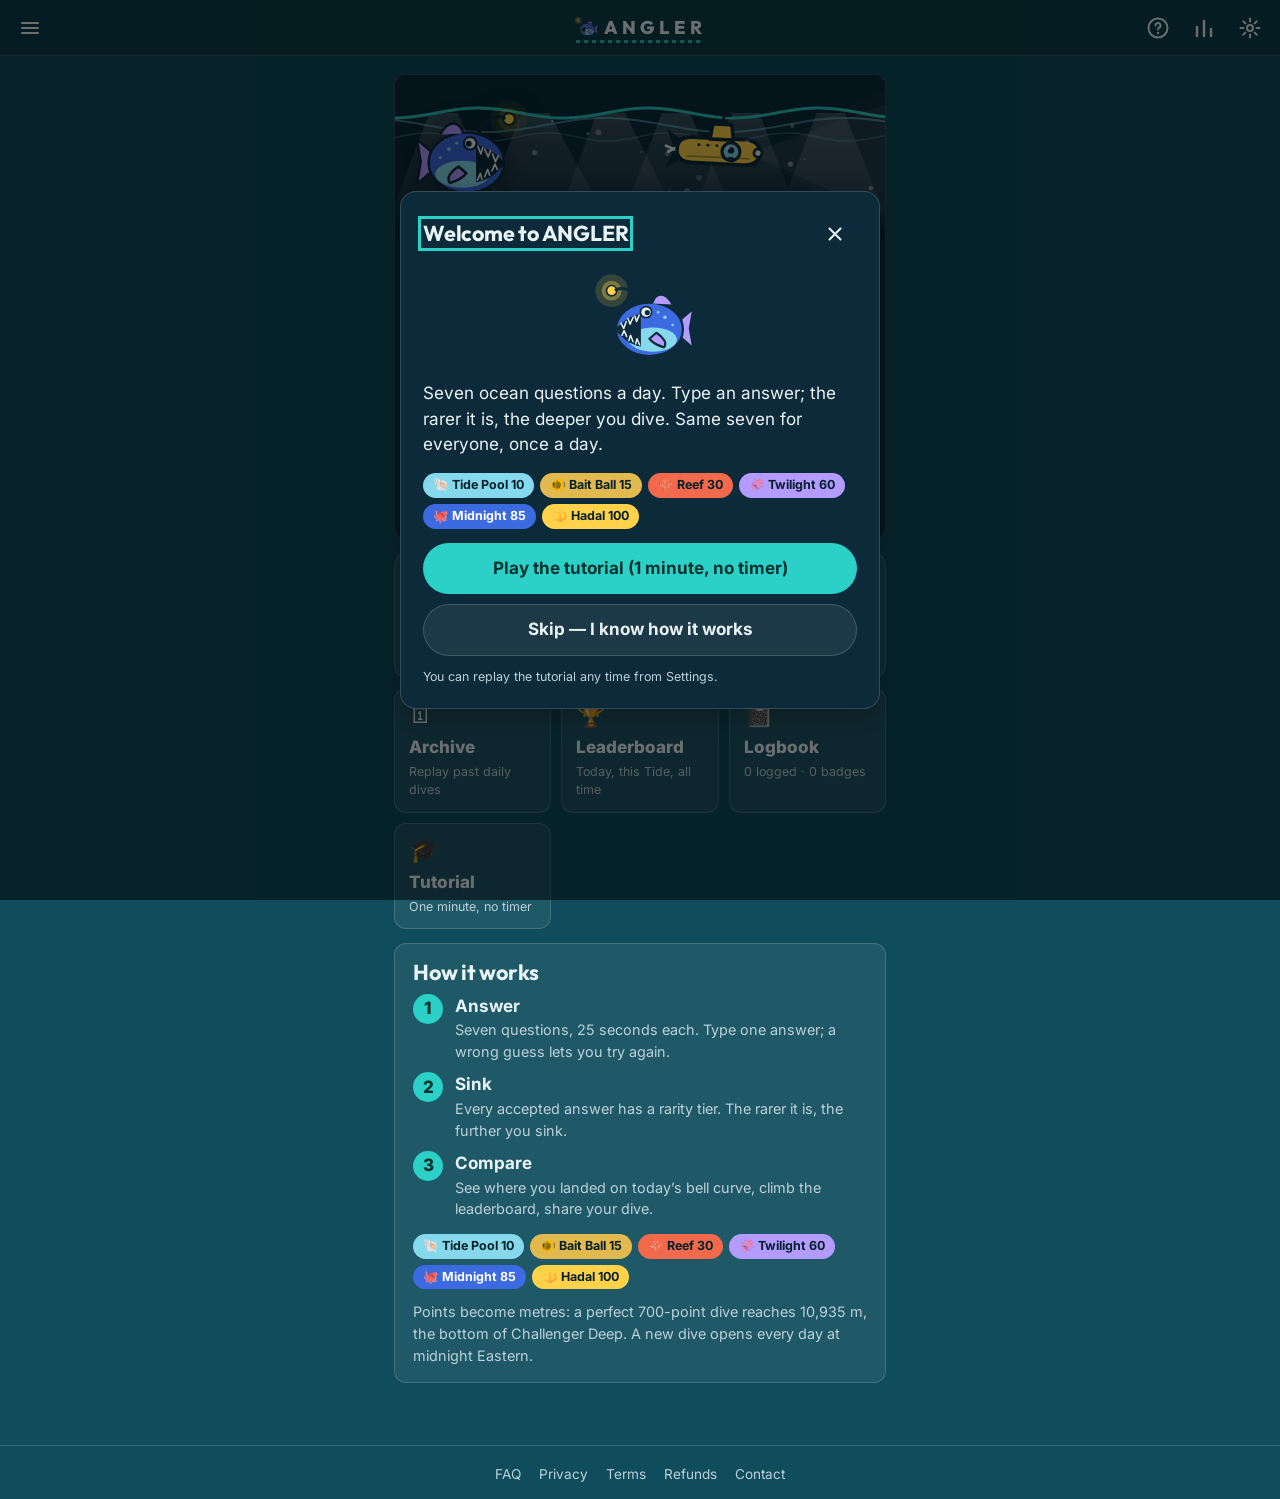
==== commit 3679cebd: "feat: ANGLER v4 — the full-screen descent, Duel, a 75-answer bank, autocorrect §1 Takeover: every an" ====
--- a/index.html
+++ b/index.html
@@ -9,11 +9,11 @@
   <meta property="og:description" content="Seven ocean questions a day. The rarer your answer, the deeper you dive.">
   <meta property="og:type" content="website">
   <meta property="og:url" content="https://nelsonalapi63-cyber.github.io/angler/">
-      <meta property="og:image" content="https://nelsonalapi63-cyber.github.io/angler/icons/og/2026-11-09.png">
+                <meta property="og:image" content="https://nelsonalapi63-cyber.github.io/angler/icons/og/2026-11-10.png">
   <meta name="twitter:card" content="summary">
   <meta name="theme-color" content="#0F4C5C">
   <meta name="color-scheme" content="dark light">
-      <link rel="canonical" href="https://nelsonalapi63-cyber.github.io/angler/">
+                <link rel="canonical" href="https://nelsonalapi63-cyber.github.io/angler/">
   <link rel="manifest" href="manifest.json">
   <link rel="icon" href="icons/favicon.svg" type="image/svg+xml">
   <link rel="apple-touch-icon" href="icons/icon-192.png">
@@ -47,6 +47,7 @@
   <nav id="menu" class="drawer" hidden aria-label="Main menu">
     <a href="#daily">Daily Dive</a>
     <a href="#free">Free Dive</a>
+    <a href="#duel">Duel</a>
     <a href="#archive">Archive</a>
     <a href="#packs">Themed Packs</a>
     <a href="#leaderboard">Leaderboard</a>
@@ -75,6 +76,8 @@
   <script src="boot.js" defer></script>
   <script src="charts.js" defer></script>
   <script src="sub.js" defer></script>
+  <script src="shared/duel.js" defer></script>
+  <script src="duel.js" defer></script>
   <script src="surface.js" defer></script>
   <script src="online.js" defer></script>
   <script src="retain.js" defer></script>
--- a/styles.css
+++ b/styles.css
@@ -262,6 +262,27 @@
 }
 .sub-canvas { display: block; width: 100%; height: 100%; }
 .dive-main { display: flex; flex-direction: column; min-width: 0; }
+/* v4: after an answer the water column takes the whole screen (same scene node, repositioned by CSS; the canvas follows via ResizeObserver) */
+.dive.takeover .dive-scene { position: fixed; inset: 0; width: 100vw; height: 100vh; height: 100dvh; max-height: none; min-height: 0; border-radius: 0; border: 0; z-index: 60; }
+/* .column and .dive are stacking contexts (z-index 1): lift them above the topbar and footer while the water column is up */
+body.takeover .column, .dive.takeover { z-index: 58; }
+.dive.takeover .dive-main { visibility: hidden; }
+body.takeover { overflow: hidden; }
+.takeover-hud { position: absolute; inset: 0; display: flex; flex-direction: column; justify-content: space-between; gap: 10px; padding: calc(10px + env(safe-area-inset-top, 0px)) 14px calc(14px + env(safe-area-inset-bottom, 0px)); pointer-events: none; }
+.takeover-top { display: flex; align-items: flex-start; justify-content: space-between; gap: 10px; }
+.takeover-depth { background: rgba(2, 10, 24, .82); color: #FFFFFF; padding: 8px 12px; border-radius: 12px; font-variant-numeric: tabular-nums; animation: rise .25s ease; }
+.takeover-depth .num { font-family: var(--font-display); font-weight: 800; font-size: 1.8rem; line-height: 1.05; }
+.takeover-depth .zone { font-size: .8rem; color: #D6E2EE; }
+.takeover-radio { max-width: 60%; background: rgba(2, 10, 24, .82); color: #FFFFFF; padding: 8px 12px; border-radius: 12px; font-size: .92rem; }
+.takeover-radio:empty { display: none; }
+.takeover-plate { --ink: #FFFFFF; --muted: #CFD9E4; --surface: rgba(255, 255, 255, .08); pointer-events: auto; align-self: center; width: min(560px, 100%); max-height: min(62vh, 62dvh); overflow: auto; background: rgba(2, 10, 24, .86); color: #FFFFFF; border-radius: 16px; padding: 10px 14px 14px; box-shadow: 0 18px 50px rgba(0, 0, 0, .45); animation: rise .3s ease; }
+.takeover-plate .rarity { margin-top: 4px; }
+.takeover-plate .muted, .takeover-plate .small.muted { color: #CFD9E4; }
+.takeover-plate .fact { color: #FFFFFF; }
+.takeover-plate .next-row { margin-top: 12px; }
+.takeover-plate .corrected-note b { text-decoration-color: var(--accent); }
+@media (prefers-reduced-motion: reduce) { .takeover-depth, .takeover-plate { animation: none; } }
+
 .dive-centre { margin: auto 0; padding: 10px 0 14px; }
 .dive-head { display: flex; align-items: flex-start; justify-content: space-between; gap: 10px; margin-bottom: 6px; }
 .dive-head-left { min-width: 0; }
@@ -296,6 +317,16 @@
 .chip-btn:hover { background: var(--accent); color: var(--accent-ink); }
 .reject-msg { min-height: 0; font-size: .92rem; color: var(--danger-text, var(--danger)); margin: 8px 0 0; }
 .reject-msg:empty { display: none; }
+/* v4: autocorrect that says so */
+.input.corrected { --c: var(--accent); border-color: var(--c); text-decoration: underline; text-decoration-color: var(--c); text-decoration-thickness: 2px; text-underline-offset: 3px; animation: correctFlash .9s ease; }
+@keyframes correctFlash { 0% { box-shadow: inset 0 -3px 0 var(--c), 0 0 0 0 color-mix(in srgb, var(--c) 45%, transparent); } 40% { box-shadow: inset 0 -3px 0 var(--c), 0 0 0 6px color-mix(in srgb, var(--c) 35%, transparent); } 100% { box-shadow: inset 0 -3px 0 transparent, 0 0 0 0 transparent; } }
+.ask { display: flex; flex-wrap: wrap; align-items: center; gap: 8px; margin: 0 0 8px; padding: 8px 10px; border-radius: 10px; background: color-mix(in srgb, var(--accent) 12%, transparent); font-size: .95rem; color: var(--ink); }
+.ask .ask-q { margin-right: 2px; }
+.ask .ask-q b { font-weight: 700; }
+.ask .btn-sm { padding: 4px 12px; }
+.corrected-note { margin: 4px 0 6px; font-size: .95rem; color: var(--ink); }
+.corrected-note b { text-decoration: underline; text-decoration-thickness: 2px; text-underline-offset: 3px; text-decoration-color: var(--accent); }
+
 .help-row { display: flex; align-items: center; gap: 8px; margin: 10px 0 0; flex-wrap: wrap; }
 .help-row .help-note { flex: 1 1 100%; margin-top: 2px; }
 @media (min-width: 900px) { .help-row .help-note { flex: 1; text-align: right; margin: 0; } }
@@ -586,3 +617,63 @@
 .prose { max-width: 60ch; }
 .prose h1 { margin-top: 12px; }
 .prose h2 { margin-top: 1.6em; }
+
+/* ---------------------------------------------------------------- Duel (v4) */
+.duel-landing .lead { font-size: 1.02rem; }
+.duel-name-row { display: flex; align-items: center; gap: 10px; margin: 10px 0 14px; }
+.duel-name-row .input { max-width: 260px; }
+.duel-ways { display: grid; grid-template-columns: 1fr; gap: 12px; }
+@media (min-width: 700px) { .duel-ways { grid-template-columns: 1fr 1fr; } }
+.duel-way { padding: 14px; border: 1px solid var(--line); border-radius: var(--radius); background: var(--surface); }
+.duel-way h2 { margin: 0 0 6px; font-size: 1.05rem; }
+.duel-way .row { margin-top: 10px; }
+.duel-names { display: flex; flex-direction: column; gap: 8px; margin: 10px 0; }
+.duel-name-line .input { max-width: 260px; }
+.duel-code { font-family: var(--font-display); font-size: 3rem; font-weight: 800; letter-spacing: .35em; margin: 6px 0 10px; padding-left: .35em; }
+.duel-players-list { margin: 6px 0 10px; padding-left: 20px; }
+.duel-players-list li { margin: 2px 0; }
+/* two columns at every width: puffer, ring and rail on the left; the question, the box and the lists on the right */
+.duel { display: grid; grid-template-columns: minmax(120px, 34%) minmax(0, 1fr); gap: 12px; align-items: start; }
+@media (min-width: 900px) { .duel { grid-template-columns: 36% minmax(0, 1fr); gap: 20px; } }
+.duel > .card { grid-column: 1 / -1; }
+.duel-left { position: sticky; top: calc(var(--topbar-h) + 10px); display: flex; flex-direction: column; align-items: center; gap: 10px; padding: 12px 8px; border-radius: 16px; border: 1px solid var(--line); background: var(--surface-strong); box-shadow: var(--shadow); min-height: 320px; }
+.duel-main { min-width: 0; display: flex; flex-direction: column; gap: 8px; }
+.duel-main .question-text { margin: 4px 0 8px; }
+.duel-main h2.small { margin: 10px 0 4px; font-size: .85rem; color: var(--muted); text-transform: none; }
+.duel-banner { min-height: 0; font-weight: 700; color: var(--accent-text); }
+.duel-banner:empty { display: none; }
+.puffer-wrap { width: 120px; height: 120px; display: grid; place-items: center; }
+.puffer { --swell: 1; width: 120px; height: 120px; transform: scale(var(--swell)); transition: transform .4s linear; transform-origin: 50% 50%; }
+.puffer svg { display: block; width: 100%; height: 100%; }
+.puffer.wobble { animation: wobble .35s ease-in-out infinite; }
+@keyframes wobble { 0%, 100% { transform: scale(var(--swell)) rotate(-4deg); } 50% { transform: scale(var(--swell)) rotate(4deg); } }
+.puffer.popped { animation: popOut .3s ease-out forwards; }
+@keyframes popOut { 0% { transform: scale(var(--swell)); opacity: 1; } 60% { transform: scale(calc(var(--swell) * 1.3)); opacity: .8; } 100% { transform: scale(.2); opacity: 0; } }
+.duel-holder { font-weight: 800; text-align: center; }
+.duel-ring { list-style: none; margin: 0; padding: 0; display: flex; flex-wrap: wrap; justify-content: center; gap: 6px; width: 100%; }
+.ring-player { display: flex; flex-direction: column; align-items: center; gap: 2px; padding: 6px 8px; border-radius: 12px; border: 2px solid transparent; background: var(--surface); min-width: 72px; font-size: .85rem; }
+.ring-player.holder { border-color: var(--accent); box-shadow: 0 0 0 4px color-mix(in srgb, var(--accent) 30%, transparent); animation: holderPulse 1.2s ease-in-out infinite; }
+.ring-player.out { opacity: .55; }
+@keyframes holderPulse { 0%, 100% { box-shadow: 0 0 0 3px color-mix(in srgb, var(--accent) 25%, transparent); } 50% { box-shadow: 0 0 0 7px color-mix(in srgb, var(--accent) 12%, transparent); } }
+.ring-name { font-weight: 700; max-width: 110px; overflow: hidden; text-overflow: ellipsis; white-space: nowrap; }
+.tanks { display: inline-flex; gap: 3px; }
+.tank { width: 9px; height: 16px; border-radius: 4px 4px 3px 3px; border: 1.5px solid var(--ink); background: transparent; position: relative; }
+.tank::before { content: ''; position: absolute; left: 2px; right: 2px; top: -4px; height: 3px; background: var(--ink); border-radius: 2px; }
+.tank.full { background: var(--accent); border-color: var(--accent); }
+.tank.full::before { background: var(--accent); }
+.tank.empty { opacity: .45; }
+.duel-rail { position: relative; width: 100%; height: 96px; margin-top: 4px; border-radius: 10px; background: linear-gradient(90deg, #2A9DB8, #0B3A52 60%, #040B14); overflow: hidden; }
+.rail-line { position: absolute; left: 4%; right: 4%; top: 50%; border-top: 1px dashed rgba(255, 255, 255, .35); }
+.rail-sub { position: absolute; transform: translate(-6px, 0); color: #fff; font-size: .7rem; white-space: nowrap; display: flex; align-items: center; gap: 3px; transition: left .6s ease; text-shadow: 0 1px 2px rgba(0, 0, 0, .8); }
+.rail-sub.out { opacity: .5; }
+.rail-sub .sub-glyph { font-size: 1rem; }
+.duel-said .said-group { margin: 4px 0; font-size: .92rem; }
+.duel-said .said-list { margin-left: 6px; }
+.duel-feed { margin: 0; padding-left: 18px; font-size: .9rem; }
+.duel-feed li { margin: 2px 0; }
+.duel-feed .feed-pop { font-weight: 700; }
+.duel-result .duel-summary { display: flex; flex-direction: column; gap: 10px; margin: 10px 0; }
+.duel-sum-player { padding: 10px 12px; border-radius: var(--radius-sm); background: var(--surface); border: 1px solid var(--line); }
+.duel-sum-player.winner { border-color: var(--tier-hadal); box-shadow: 0 0 0 3px color-mix(in srgb, var(--tier-hadal) 35%, transparent); }
+.duel-sum-player p { margin: 6px 0 0; }
+@media (prefers-reduced-motion: reduce) { .puffer, .puffer.wobble, .ring-player.holder, .rail-sub { animation: none; transition: none; } }
